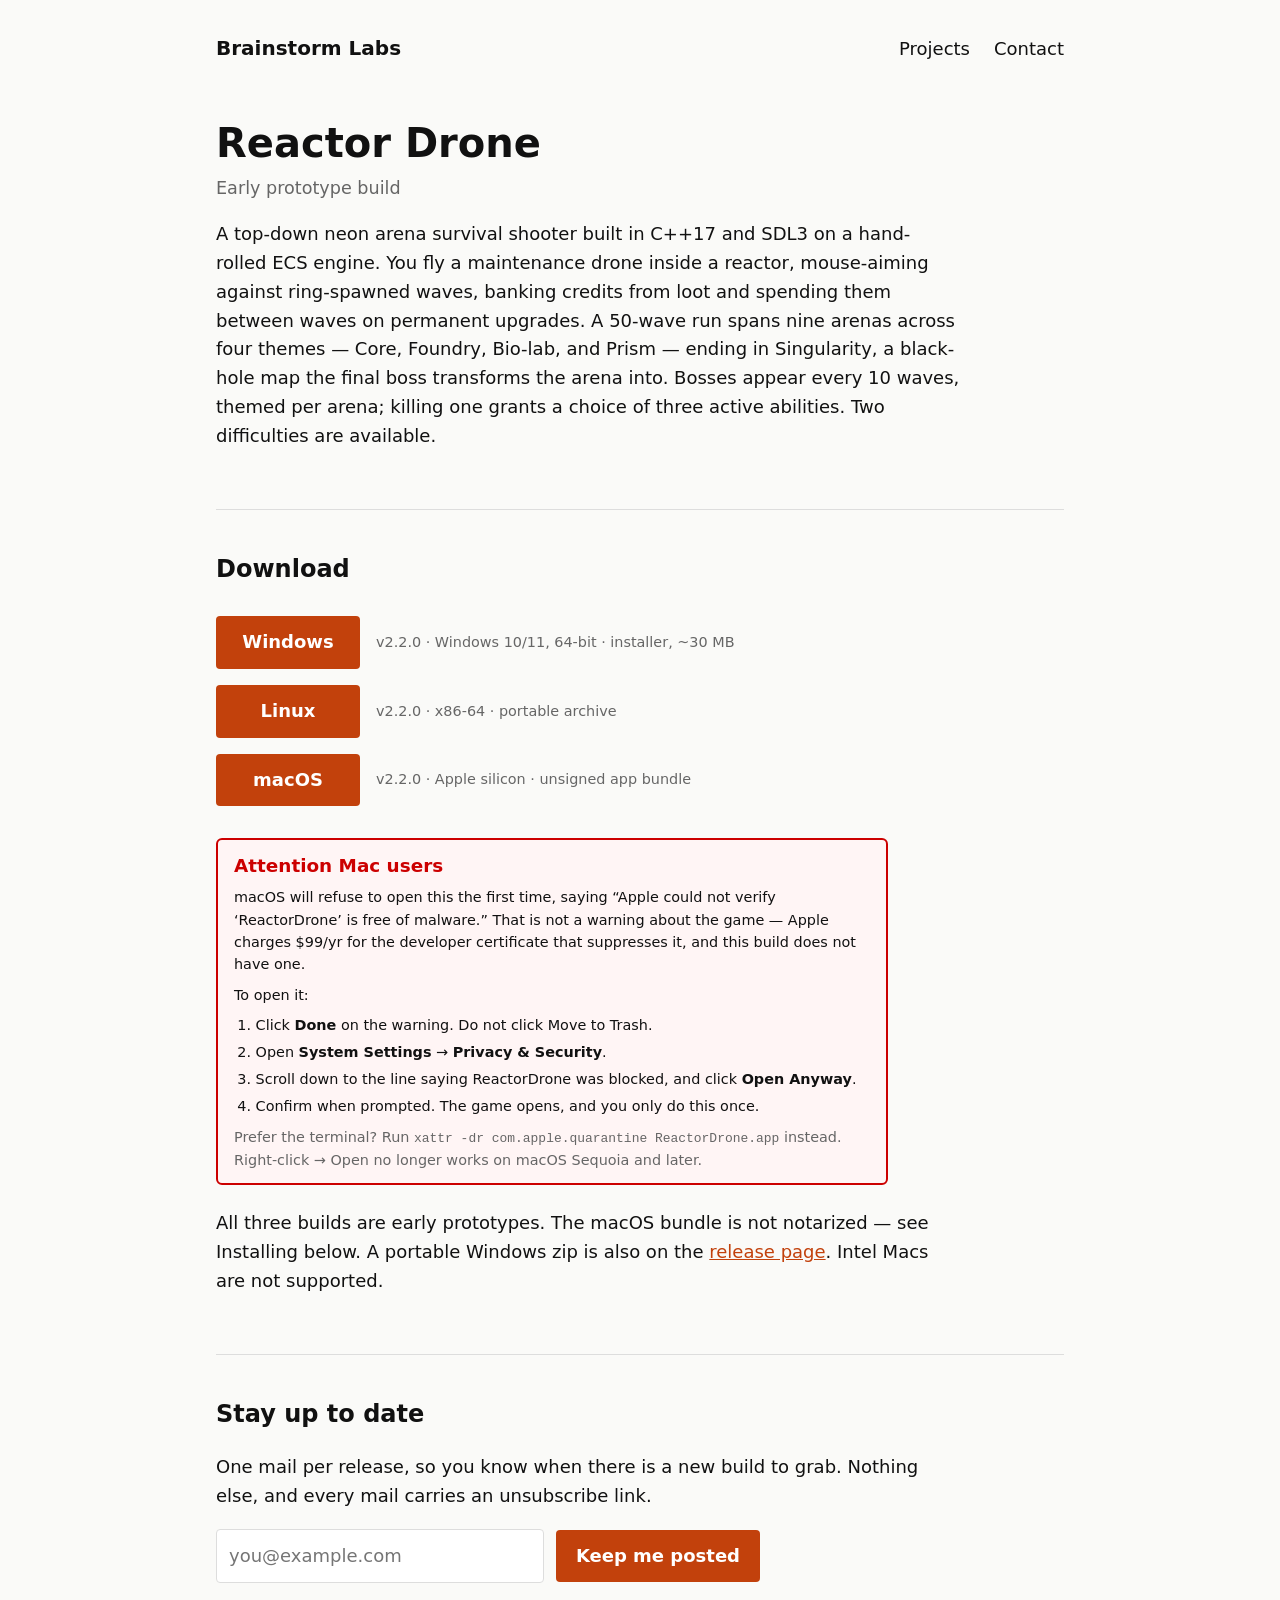
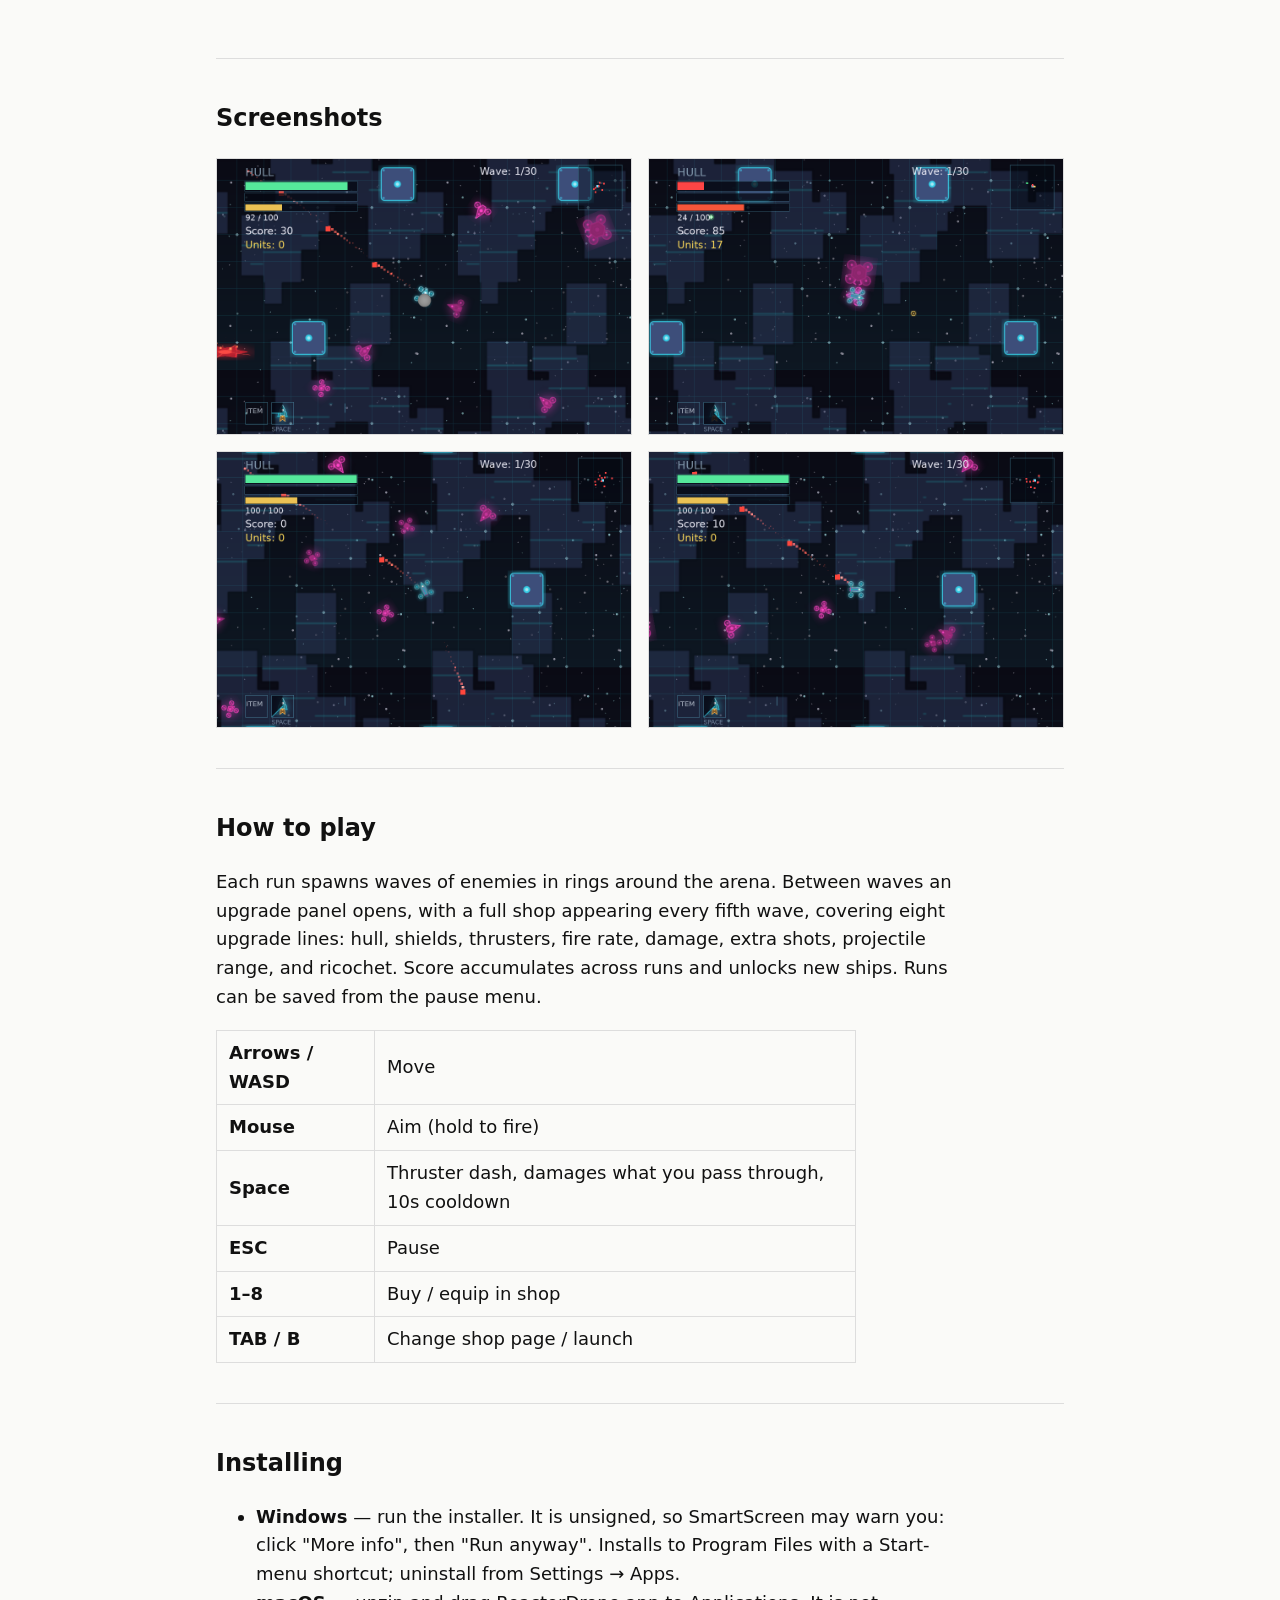
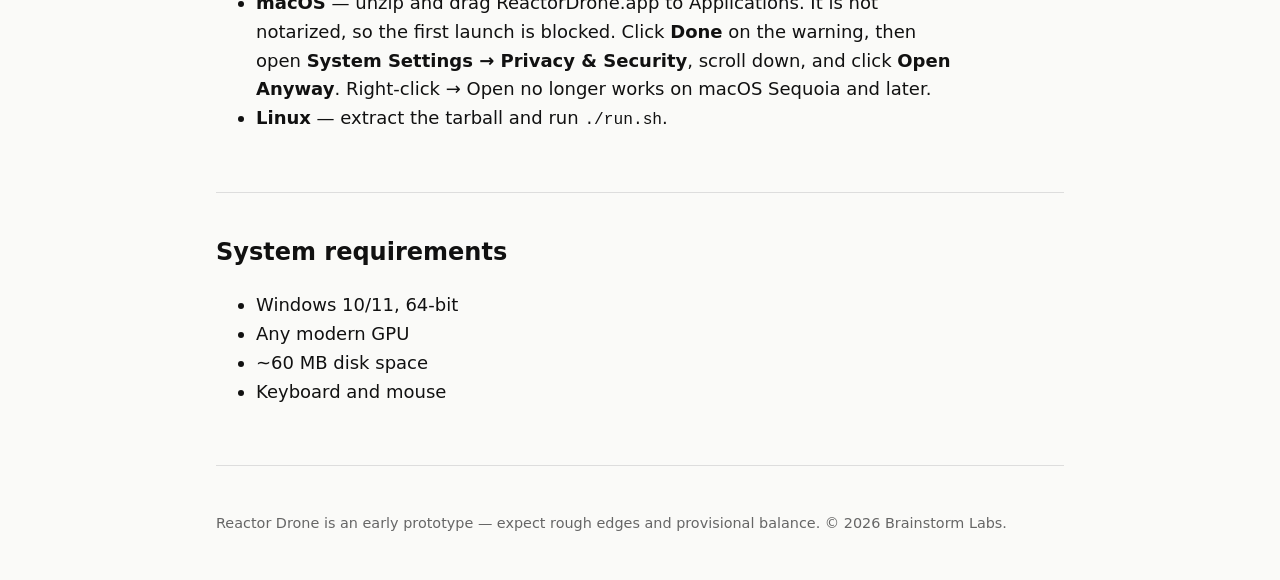
==== site/reactor-drone/index.html @ 58e78dfc "site: point Reactor Drone downloads at v2.2.0 Engine feature suite (inert by default), The Shroud an" ====
<!doctype html>
<html lang="en">
<head>
<meta charset="utf-8">
<meta name="viewport" content="width=device-width, initial-scale=1">
<title>Reactor Drone — Brainstorm Labs</title>
<meta name="description" content="Reactor Drone: a top-down neon arena survival shooter in C++17/SDL3. Early prototype build.">
<link rel="stylesheet" href="../style.css?v=3">
</head>
<body>

<div class="wrap wrap-narrow">
  <header class="site-header">
    <a class="wordmark" href="/">Brainstorm Labs</a>
    <nav class="site-nav">
      <ul>
        <li><a href="/#projects">Projects</a></li>
        <li><a href="/#contact">Contact</a></li>
      </ul>
    </nav>
  </header>

  <section id="hero">
    <h1>Reactor Drone</h1>
    <p class="subtitle">Early prototype build</p>
    <p class="prose">A top-down neon arena survival shooter built in C++17 and SDL3 on a hand-rolled ECS engine. You fly a maintenance drone inside a reactor, mouse-aiming against ring-spawned waves, banking credits from loot and spending them between waves on permanent upgrades. A 50-wave run spans nine arenas across four themes — Core, Foundry, Bio-lab, and Prism — ending in Singularity, a black-hole map the final boss transforms the arena into. Bosses appear every 10 waves, themed per arena; killing one grants a choice of three active abilities. Two difficulties are available.</p>
  </section>

  <section id="download">
    <h2>Download</h2>
    <ul class="download-list">
      <li>
        <a class="button" href="https://github.com/conradmisz/reactor-drone/releases/download/v2.2.0/ReactorDrone-Setup-2.2.0.exe">Windows</a>
        <span class="download-meta">v2.2.0 &middot; Windows 10/11, 64-bit &middot; installer, ~30 MB</span>
      </li>
      <li>
        <a class="button" href="https://github.com/conradmisz/reactor-drone/releases/download/v2.2.0/ReactorDrone-linux-x86_64.tar.gz">Linux</a>
        <span class="download-meta">v2.2.0 &middot; x86-64 &middot; portable archive</span>
      </li>
      <li>
        <a class="button" href="https://github.com/conradmisz/reactor-drone/releases/download/v2.2.0/ReactorDrone-mac-arm64.zip">macOS</a>
        <span class="download-meta">v2.2.0 &middot; Apple silicon &middot; unsigned app bundle</span>
      </li>
    </ul>
    <div class="download-note">
      <strong class="download-note-title">Attention Mac users</strong>
      <p>macOS will refuse to open this the first time, saying &ldquo;Apple could not verify
        &lsquo;ReactorDrone&rsquo; is free of malware.&rdquo; That is not a warning about the game
        &mdash; Apple charges $99/yr for the developer certificate that suppresses it, and this
        build does not have one.</p>
      <p>To open it:</p>
      <ol>
        <li>Click <strong>Done</strong> on the warning. Do not click Move to Trash.</li>
        <li>Open <strong>System Settings</strong> &rarr; <strong>Privacy &amp; Security</strong>.</li>
        <li>Scroll down to the line saying ReactorDrone was blocked, and click
          <strong>Open Anyway</strong>.</li>
        <li>Confirm when prompted. The game opens, and you only do this once.</li>
      </ol>
      <p class="download-note-alt">Prefer the terminal? Run
        <code>xattr -dr com.apple.quarantine ReactorDrone.app</code> instead.
        Right-click &rarr; Open no longer works on macOS Sequoia and later.</p>
    </div>
    <p class="prose">All three builds are early prototypes. The macOS bundle is not notarized &mdash; see Installing below. A portable Windows zip is also on the <a href="https://github.com/conradmisz/reactor-drone/releases/tag/v2.2.0">release page</a>. Intel Macs are not supported.</p>
  </section>

  <section id="mailing-list">
    <h2>Stay up to date</h2>
    <p class="prose">One mail per release, so you know when there is a new build to grab. Nothing else, and every mail carries an unsubscribe link.</p>
    <form class="signup" id="signup" novalidate>
      <label class="visually-hidden" for="signup-email">Email address</label>
      <input id="signup-email" name="email" type="email" required autocomplete="email"
             placeholder="you@example.com" spellcheck="false">
      <button class="button" type="submit">Keep me posted</button>
      <p class="signup-msg" id="signup-msg" role="status" aria-live="polite"></p>
    </form>
    <script>
      // No build step here on purpose: one fetch to the game's existing Worker.
      document.getElementById('signup').addEventListener('submit', async (e) => {
        e.preventDefault();
        const form = e.currentTarget;
        const msg = document.getElementById('signup-msg');
        const email = form.email.value.trim();
        if (!form.email.checkValidity() || !email) {
          msg.textContent = 'That does not look like an email address.';
          return;
        }
        form.querySelector('button').disabled = true;
        msg.textContent = 'Sending…';
        try {
          const r = await fetch('https://reactor-drone-api.conradmiszczak.workers.dev/subscribe', {
            method: 'POST',
            headers: { 'content-type': 'application/json' },
            body: JSON.stringify({ email, source: 'web' })
          });
          if (!r.ok) throw new Error(r.status);
          form.reset();
          msg.textContent = 'Done — you are on the list.';
        } catch {
          msg.textContent = 'That did not go through. Try again in a moment.';
        } finally {
          form.querySelector('button').disabled = false;
        }
      });
    </script>
  </section>

  <section id="screenshots">
    <h2>Screenshots</h2>
    <div class="shot-grid">
      <img src="../img/shot-1.png" alt="The drone firing into an early wave of enemy drones in the Core arena">
      <img src="../img/shot-2.png" alt="A close dogfight at 24% hull in the Core arena">
      <img src="../img/shot-3.png" alt="Enemy drones converging across the Core arena grid">
      <img src="../img/shot-4.png" alt="A different wave layout with tracer fire crossing the arena">
    </div>
  </section>

  <section id="how-to-play">
    <h2>How to play</h2>
    <p class="prose">Each run spawns waves of enemies in rings around the arena. Between waves an upgrade panel opens, with a full shop appearing every fifth wave, covering eight upgrade lines: hull, shields, thrusters, fire rate, damage, extra shots, projectile range, and ricochet. Score accumulates across runs and unlocks new ships. Runs can be saved from the pause menu.</p>
    <table class="controls">
      <tbody>
        <tr><th scope="row">Arrows / WASD</th><td>Move</td></tr>
        <tr><th scope="row">Mouse</th><td>Aim (hold to fire)</td></tr>
        <tr><th scope="row">Space</th><td>Thruster dash, damages what you pass through, 10s cooldown</td></tr>
        <tr><th scope="row">ESC</th><td>Pause</td></tr>
        <tr><th scope="row">1&ndash;8</th><td>Buy / equip in shop</td></tr>
        <tr><th scope="row">TAB / B</th><td>Change shop page / launch</td></tr>
      </tbody>
    </table>
  </section>

  <section id="installing">
    <h2>Installing</h2>
    <ul class="prose">
      <li><strong>Windows</strong> &mdash; run the installer. It is unsigned, so SmartScreen may warn you: click "More info", then "Run anyway". Installs to Program Files with a Start-menu shortcut; uninstall from Settings &rarr; Apps.</li>
      <li><strong>macOS</strong> &mdash; unzip and drag ReactorDrone.app to Applications. It is not notarized, so the first launch is blocked. Click <strong>Done</strong> on the warning, then open <strong>System Settings &rarr; Privacy &amp; Security</strong>, scroll down, and click <strong>Open Anyway</strong>. Right-click &rarr; Open no longer works on macOS Sequoia and later.</li>
      <li><strong>Linux</strong> &mdash; extract the tarball and run <code>./run.sh</code>.</li>
    </ul>
  </section>

  <section id="requirements">
    <h2>System requirements</h2>
    <ul class="prose">
      <li>Windows 10/11, 64-bit</li>
      <li>Any modern GPU</li>
      <li>~60 MB disk space</li>
      <li>Keyboard and mouse</li>
    </ul>
  </section>

  <footer class="site-footer">
    <p>Reactor Drone is an early prototype &mdash; expect rough edges and provisional balance. &copy; 2026 Brainstorm Labs.</p>
  </footer>
</div>

</body>
</html>
---- site/style.css ----
/* Brainstorm Labs — shared stylesheet */

:root {
  --bg: #fafaf8;
  --text: #111;
  --accent: #c2410c;
  --border: #ddd;
  --muted: #666;
  --warn: #c00;
  --warn-bg: #fff5f5;
}

* {
  box-sizing: border-box;
}

html {
  -webkit-text-size-adjust: 100%;
}

body {
  margin: 0;
  background: var(--bg);
  color: var(--text);
  font-family: system-ui, -apple-system, "Segoe UI", Roboto, Helvetica, Arial, sans-serif;
  font-size: 18px;
  line-height: 1.6;
}

a {
  color: var(--accent);
}

a:hover {
  text-decoration: none;
}

:focus-visible {
  outline: 2px solid var(--accent);
  outline-offset: 2px;
}

img {
  max-width: 100%;
  display: block;
  border: 1px solid var(--border);
}

.wrap {
  max-width: 72rem;
  margin: 0 auto;
  padding: 0 1.5rem;
}

.wrap-narrow {
  max-width: 56rem;
}

.prose {
  max-width: 65ch;
}

/* Banner strip */

.banner {
  display: block;
  background: var(--accent);
  color: #fff;
  text-align: center;
  padding: 0.6rem 1rem;
  font-size: 0.95rem;
  text-decoration: none;
}

.banner:hover {
  text-decoration: underline;
}

/* Header */

header.site-header {
  padding: 2rem 0 1rem;
  display: flex;
  align-items: baseline;
  justify-content: space-between;
  gap: 1rem;
  flex-wrap: wrap;
}

.wordmark {
  font-size: 1.25rem;
  font-weight: 700;
  text-decoration: none;
  color: var(--text);
}

nav.site-nav ul {
  list-style: none;
  display: flex;
  gap: 1.5rem;
  margin: 0;
  padding: 0;
}

nav.site-nav a {
  text-decoration: none;
  color: var(--text);
}

nav.site-nav a:hover {
  color: var(--accent);
}

/* Sections */

section {
  padding: 2.5rem 0;
  border-top: 1px solid var(--border);
}

section:first-of-type {
  border-top: none;
}

h1 {
  font-size: 2.5rem;
  line-height: 1.15;
  margin: 0 0 0.5rem;
}

h2 {
  font-size: 1.5rem;
  margin: 0 0 1.25rem;
}

.subtitle {
  color: var(--muted);
  font-size: 1.1rem;
  margin: 0 0 1rem;
}

/* Project grid */

.card-grid {
  display: grid;
  grid-template-columns: repeat(auto-fit, minmax(280px, 420px));
  gap: 1.5rem;
}

.card {
  display: block;
  border: 1px solid var(--border);
  border-radius: 4px;
  text-decoration: none;
  color: var(--text);
}

.card img {
  border: none;
  border-bottom: 1px solid var(--border);
  aspect-ratio: 16 / 9;
  width: 100%;
  object-fit: contain;
  background: #f0f0ee;
}

.card-body {
  padding: 1rem;
}

.card-body h3 {
  margin: 0 0 0.4rem;
  font-size: 1.1rem;
}

.card-body p {
  margin: 0;
  color: var(--muted);
  font-size: 0.95rem;
}

/* Contact list */

.contact-list {
  list-style: none;
  padding: 0;
  margin: 0;
}

.contact-list li {
  padding: 0.4rem 0;
}

/* Buttons */

.button {
  display: inline-block;
  background: var(--accent);
  color: #fff;
  text-decoration: none;
  padding: 0.75rem 1.25rem;
  border-radius: 4px;
  font-weight: 600;
}

.button:hover {
  opacity: 0.9;
}

.button[disabled],
span.button {
  background: transparent;
  color: var(--accent);
  border: 1px solid var(--accent);
  cursor: not-allowed;
}

.download-list {
  list-style: none;
  padding: 0;
  margin: 0 0 1.5rem;
}

.download-list li {
  display: flex;
  align-items: center;
  gap: 1rem;
  flex-wrap: wrap;
  padding: 0.5rem 0;
}

.download-list .button {
  min-width: 9rem;
  text-align: center;
}

.download-meta {
  color: var(--muted);
  font-size: 0.9rem;
}

code {
  font-size: 0.9em;
  word-break: break-word;
}

.download-note {
  max-width: 42rem;
  border: 2px solid var(--warn);
  border-radius: 6px;
  background: var(--warn-bg);
  padding: 0.75rem 1rem;
  margin: 0 0 1.5rem;
  font-size: 0.9rem;
  line-height: 1.55;
}

.download-note-title {
  display: block;
  color: var(--warn);
  font-size: 1.15rem;
  margin-bottom: 0.35rem;
}

.download-note p {
  margin: 0 0 0.5rem;
}

.download-note ol {
  margin: 0 0 0.5rem;
  padding-left: 1.35rem;
}

.download-note li {
  margin-bottom: 0.3rem;
}

.download-note > :last-child {
  margin-bottom: 0;
}

.download-note-alt {
  color: var(--muted);
}

/* Screenshot grid */

.shot-grid {
  display: grid;
  grid-template-columns: 1fr;
  gap: 1rem;
}

@media (min-width: 640px) {
  .shot-grid {
    grid-template-columns: 1fr 1fr;
  }
}

.shot-grid img {
  aspect-ratio: 3 / 2; /* matches the 980x660 captures — no HUD crop */
  width: 100%;
  object-fit: cover;
}

/* Controls table */

table.controls {
  border-collapse: collapse;
  width: 100%;
  max-width: 40rem;
}

table.controls th,
table.controls td {
  border: 1px solid var(--border);
  padding: 0.5rem 0.75rem;
  text-align: left;
}

/* Footer */

footer.site-footer {
  border-top: 1px solid var(--border);
  padding: 2rem 0;
  color: var(--muted);
  font-size: 0.9rem;
}

@media (max-width: 480px) {
  h1 {
    font-size: 2rem;
  }
}

.signup {
  display: flex;
  flex-wrap: wrap;
  gap: 0.75rem;
  align-items: center;
  max-width: 34rem;
}

.signup input {
  flex: 1 1 16rem;
  min-width: 0;
  padding: 0.75rem;
  border: 1px solid var(--border);
  border-radius: 4px;
  background: #fff;
  color: var(--text);
  font: inherit;
}

.signup input:focus-visible,
.signup button:focus-visible {
  outline: 2px solid var(--accent);
  outline-offset: 2px;
}

.signup button {
  border: 0;
  cursor: pointer;
  font: inherit;
  font-weight: 600;
}

/* Overrides the shared .button[disabled] "unavailable" look — a signup button
   mid-request is busy, not disabled forever. */
.signup button[disabled] {
  background: var(--accent);
  color: #fff;
  border: 0;
  opacity: 0.6;
  cursor: progress;
}

.signup-msg {
  flex: 1 0 100%;
  margin: 0;
  min-height: 1.6em;
  color: var(--muted);
  font-size: 0.9rem;
}

/* Label kept for screen readers; the placeholder carries the visual cue. */
.visually-hidden {
  position: absolute;
  width: 1px;
  height: 1px;
  overflow: hidden;
  clip-path: inset(50%);
  white-space: nowrap;
}
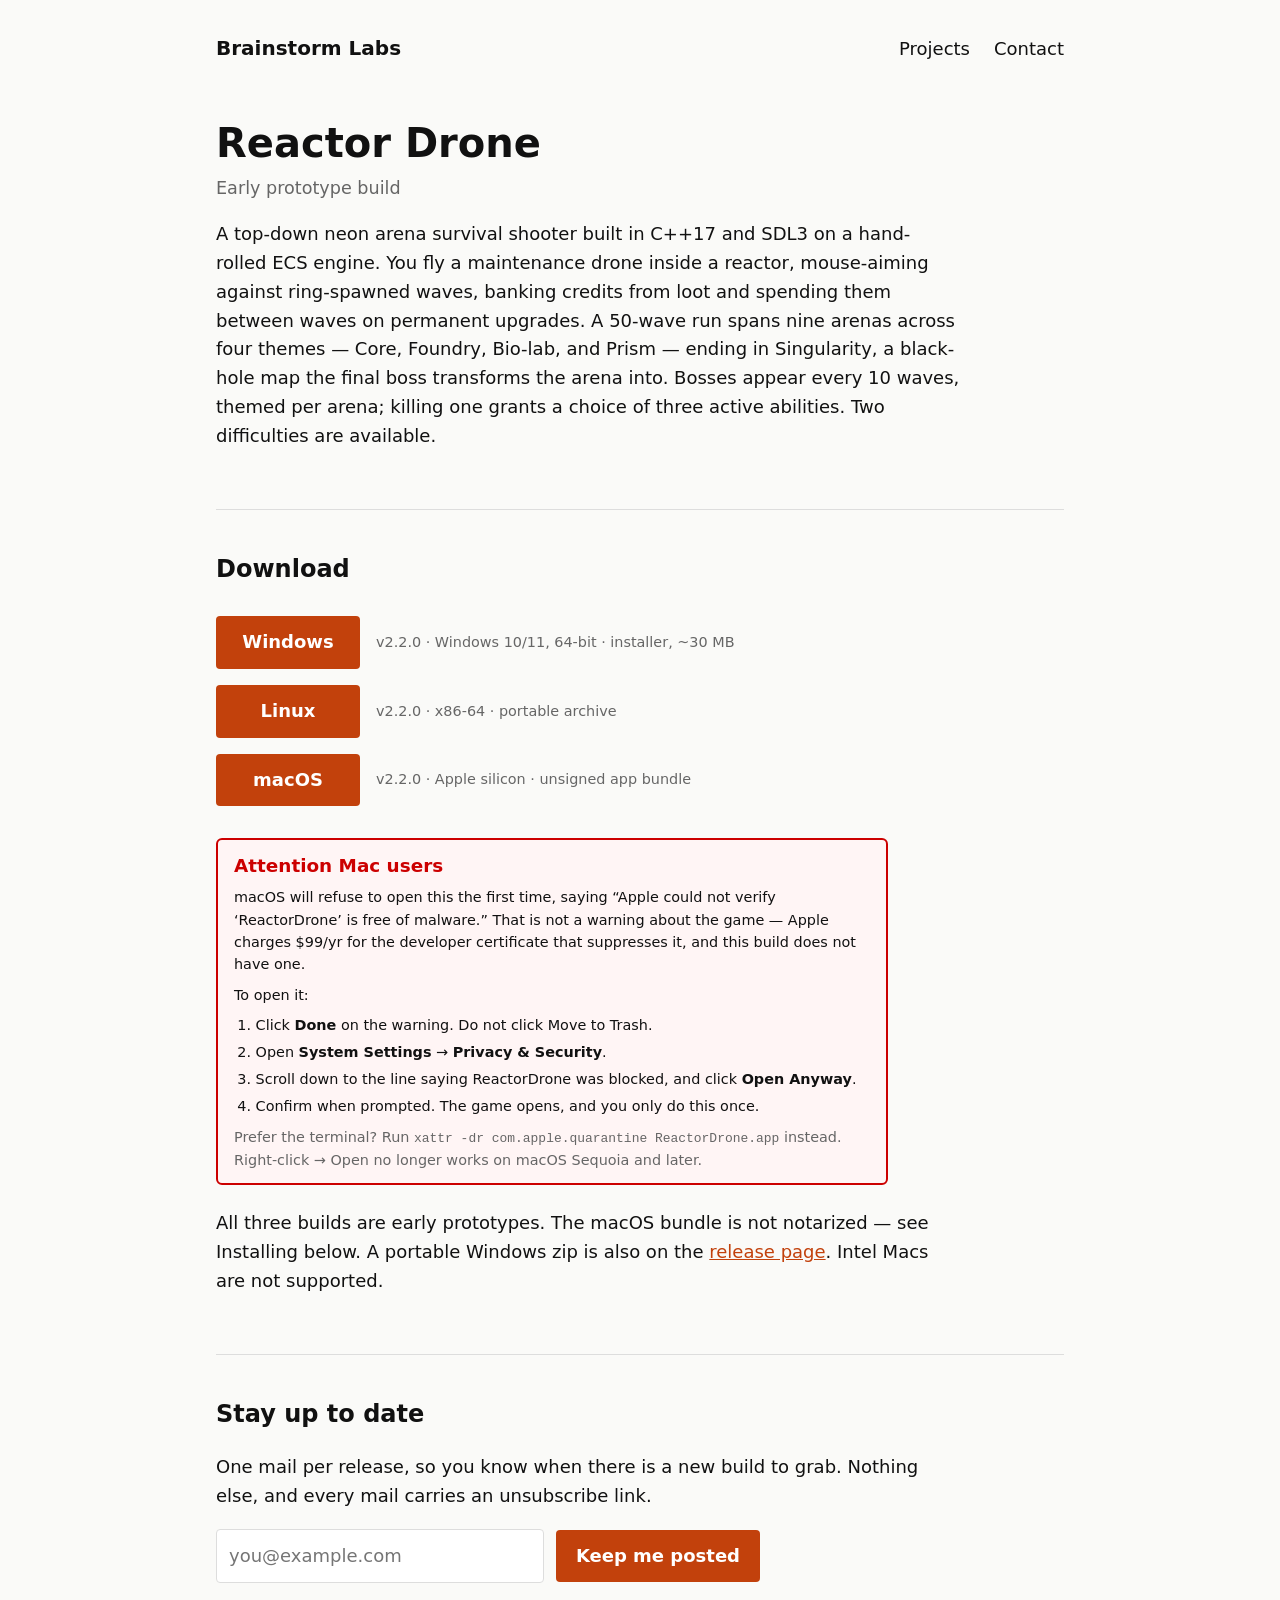
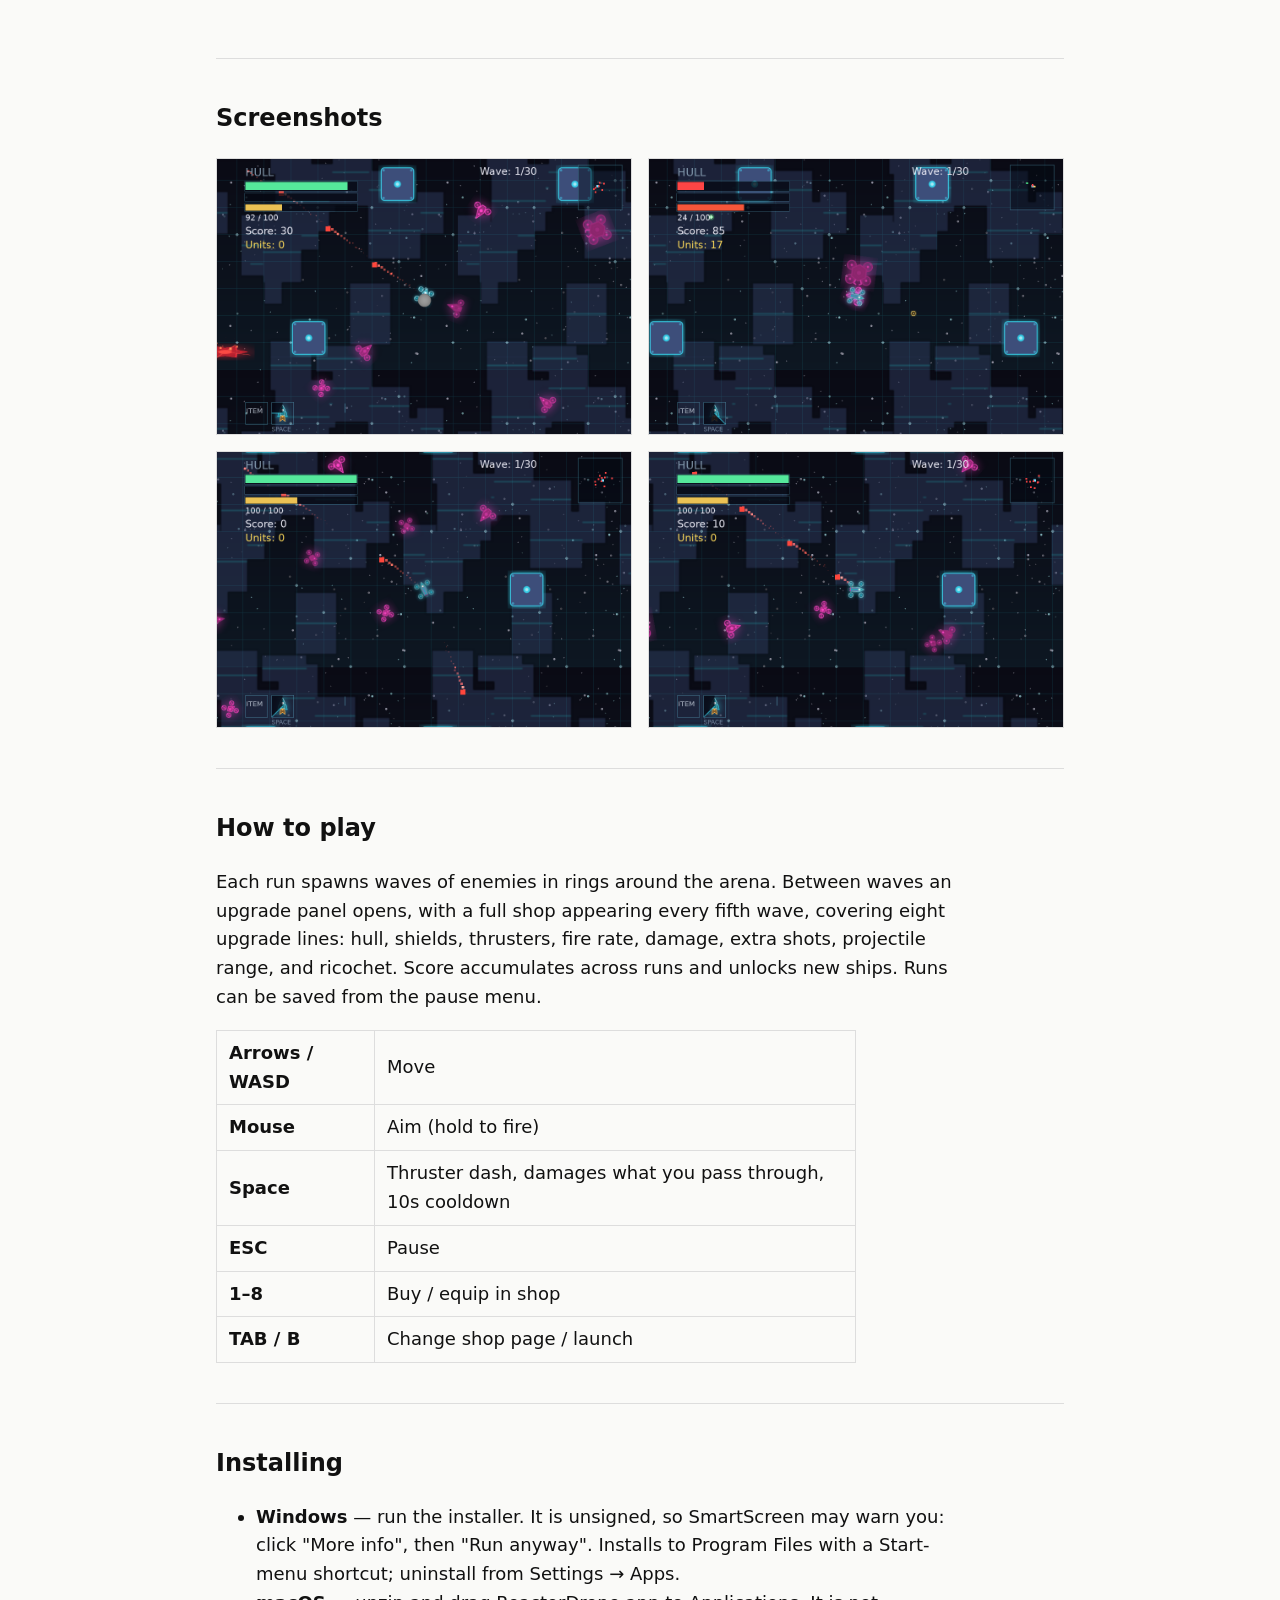
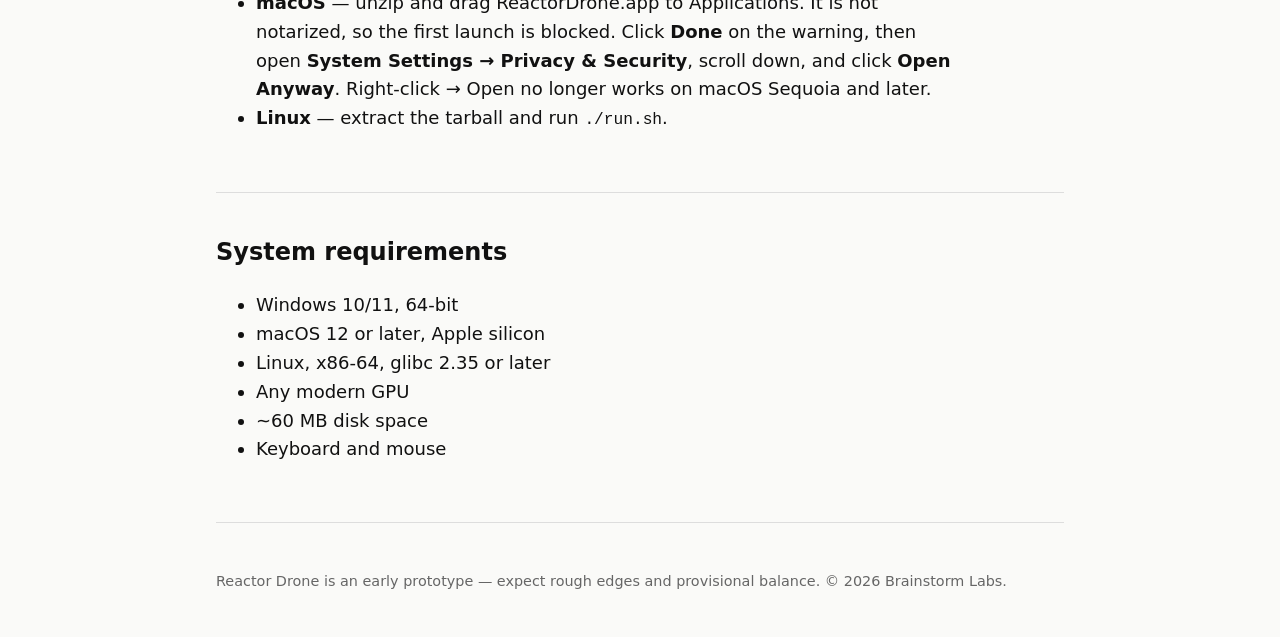
==== commit c6733fe4: "Fill in homepage intro, contact links, project cards; add mac/linux system requirements Co-Authored-" ====
--- a/site/reactor-drone/index.html
+++ b/site/reactor-drone/index.html
@@ -5,7 +5,7 @@
 <meta name="viewport" content="width=device-width, initial-scale=1">
 <title>Reactor Drone — Brainstorm Labs</title>
 <meta name="description" content="Reactor Drone: a top-down neon arena survival shooter in C++17/SDL3. Early prototype build.">
-<link rel="stylesheet" href="../style.css?v=3">
+<link rel="stylesheet" href="../style.css?v=4">
 </head>
 <body>
 
@@ -142,6 +142,8 @@
     <h2>System requirements</h2>
     <ul class="prose">
       <li>Windows 10/11, 64-bit</li>
+      <li>macOS 12 or later, Apple silicon</li>
+      <li>Linux, x86-64, glibc 2.35 or later</li>
       <li>Any modern GPU</li>
       <li>~60 MB disk space</li>
       <li>Keyboard and mouse</li>
--- a/site/style.css
+++ b/site/style.css
@@ -392,3 +392,9 @@
   clip-path: inset(50%);
   white-space: nowrap;
 }
+
+/* Placeholder card for a project with no page yet */
+.card-blank {
+  border-style: dashed;
+  color: var(--muted);
+}
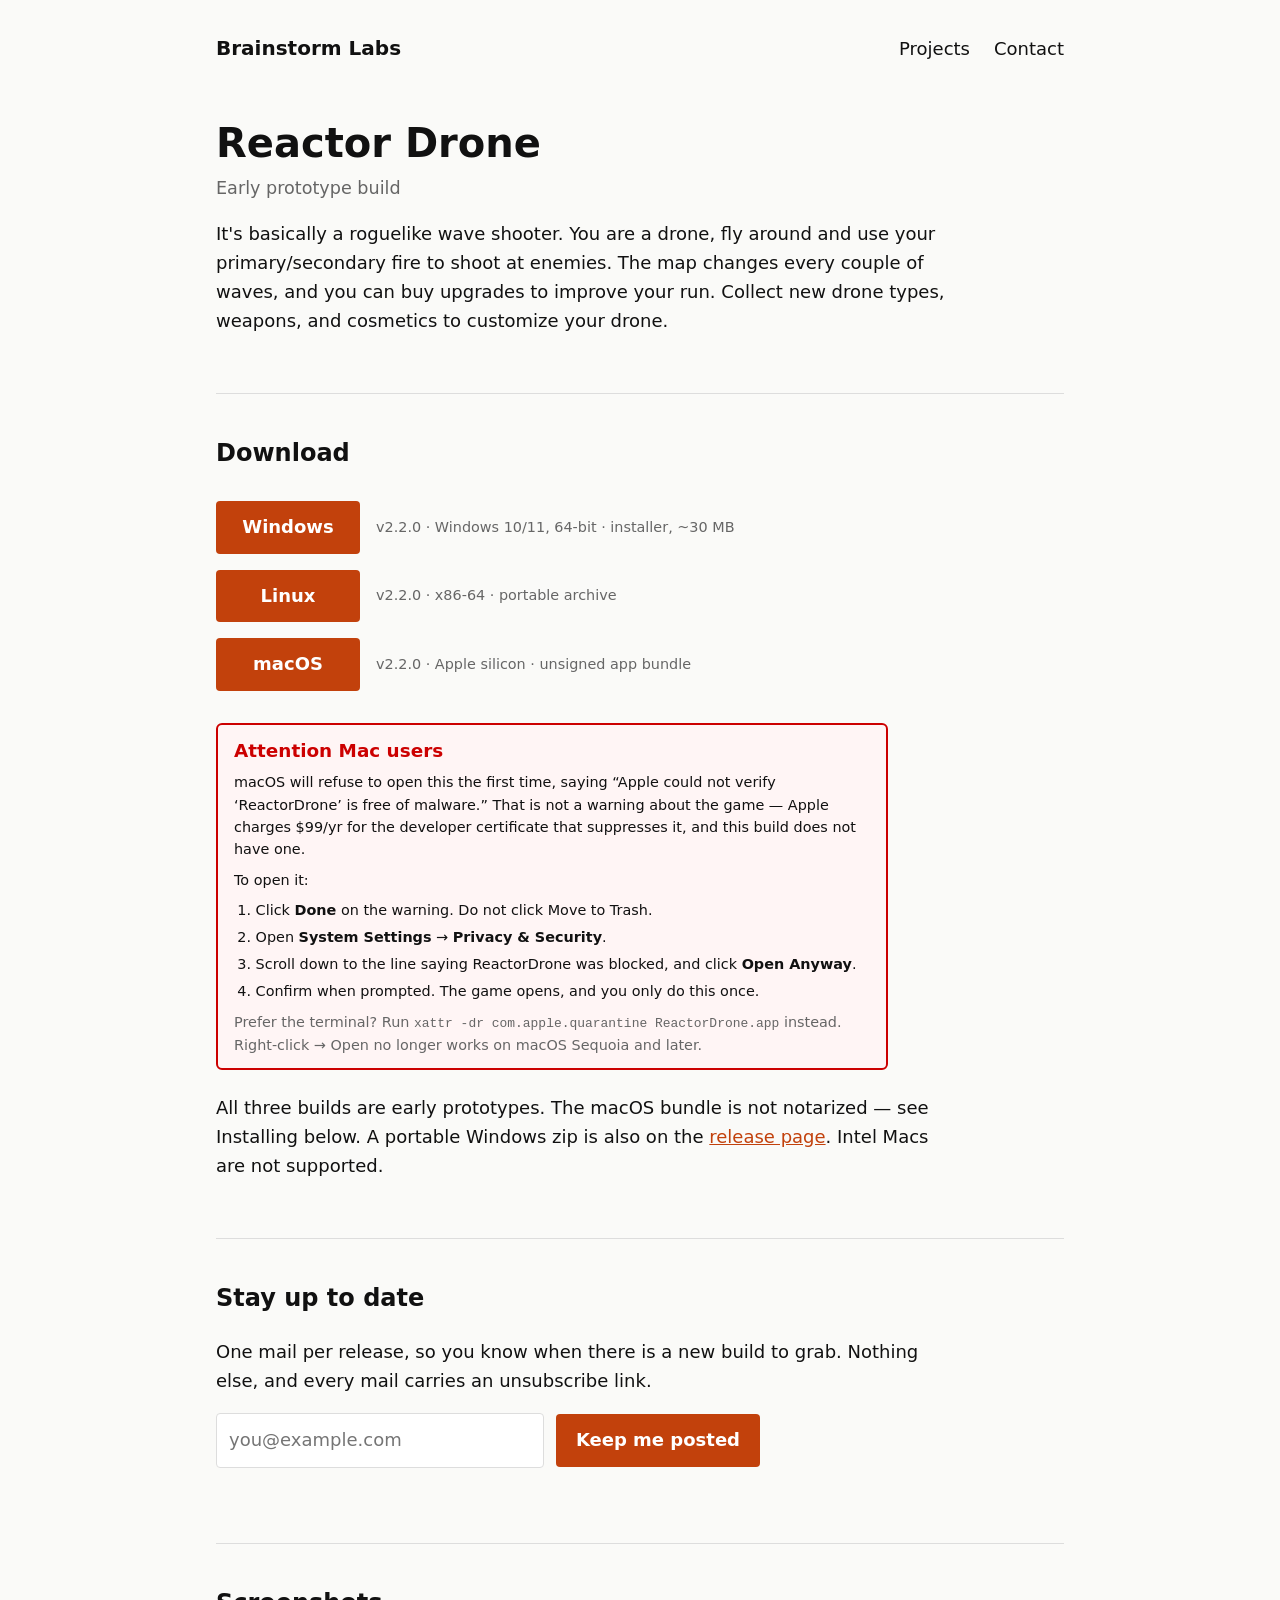
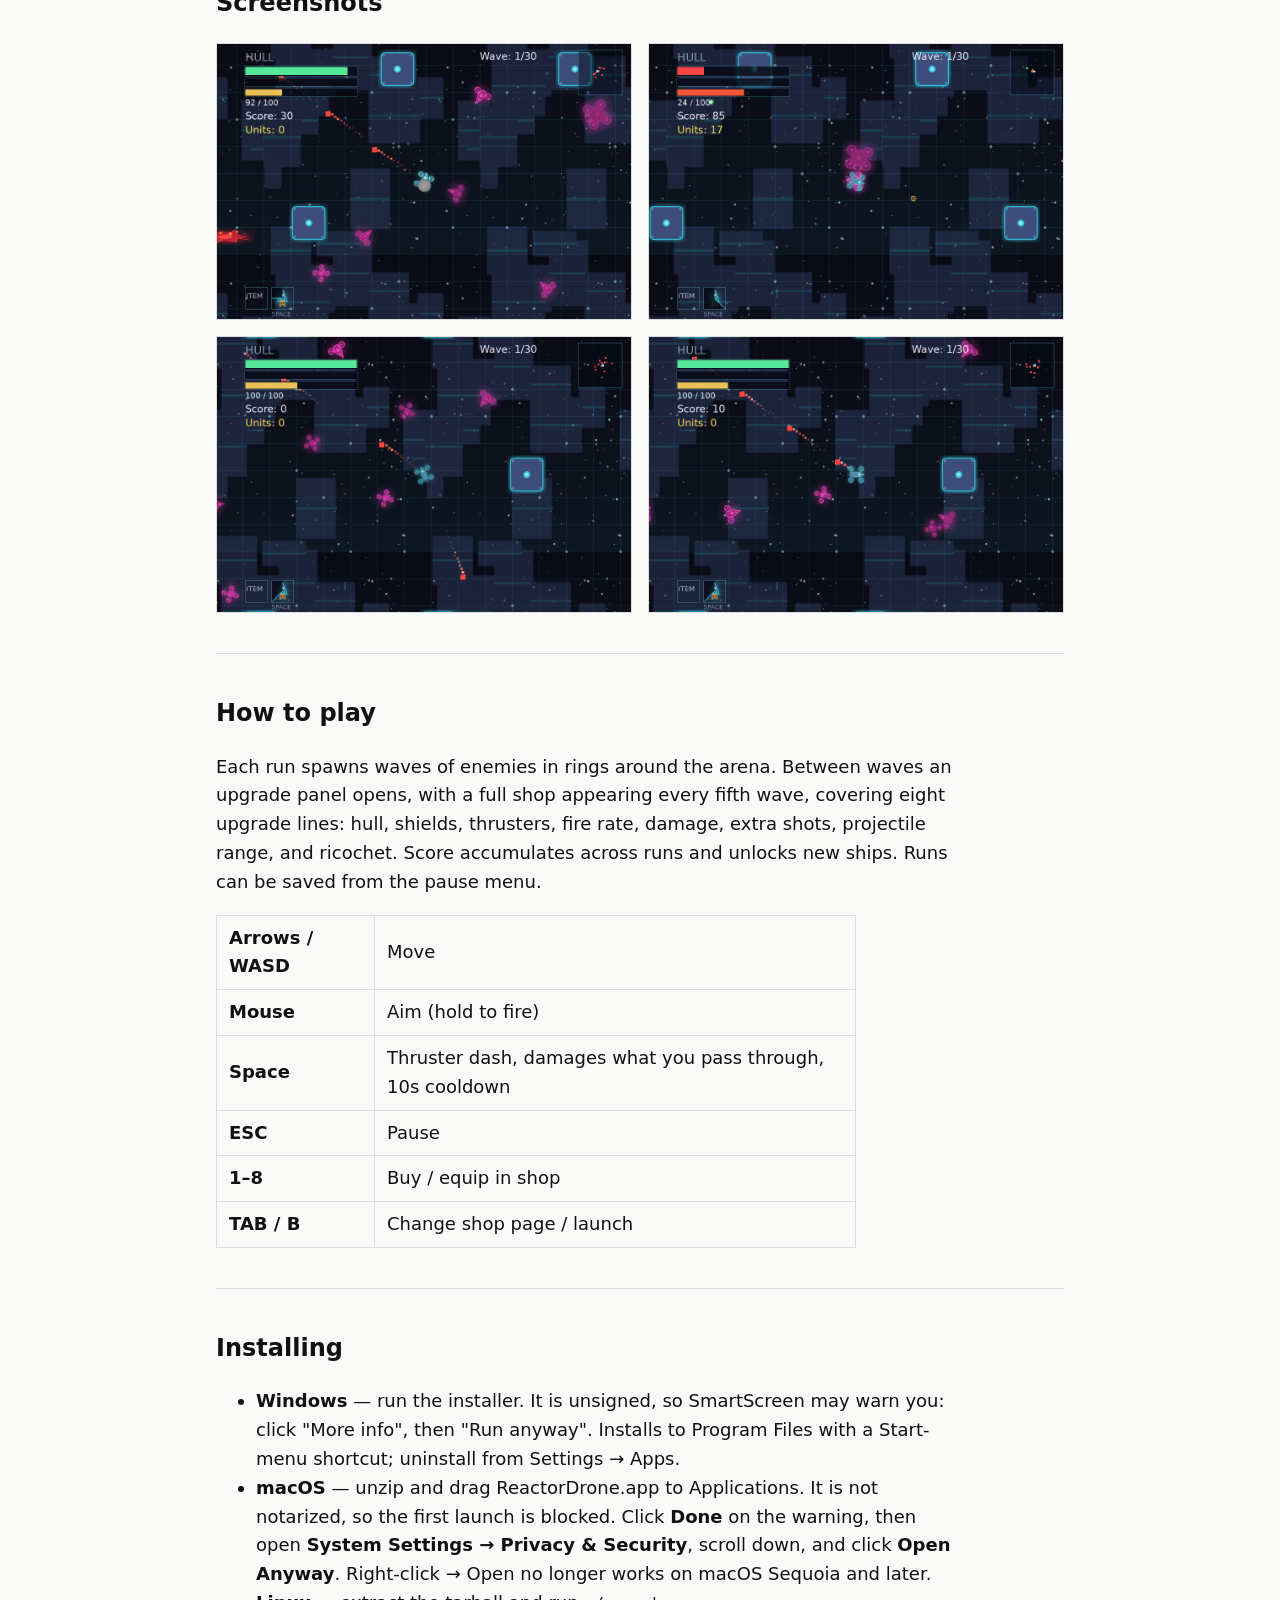
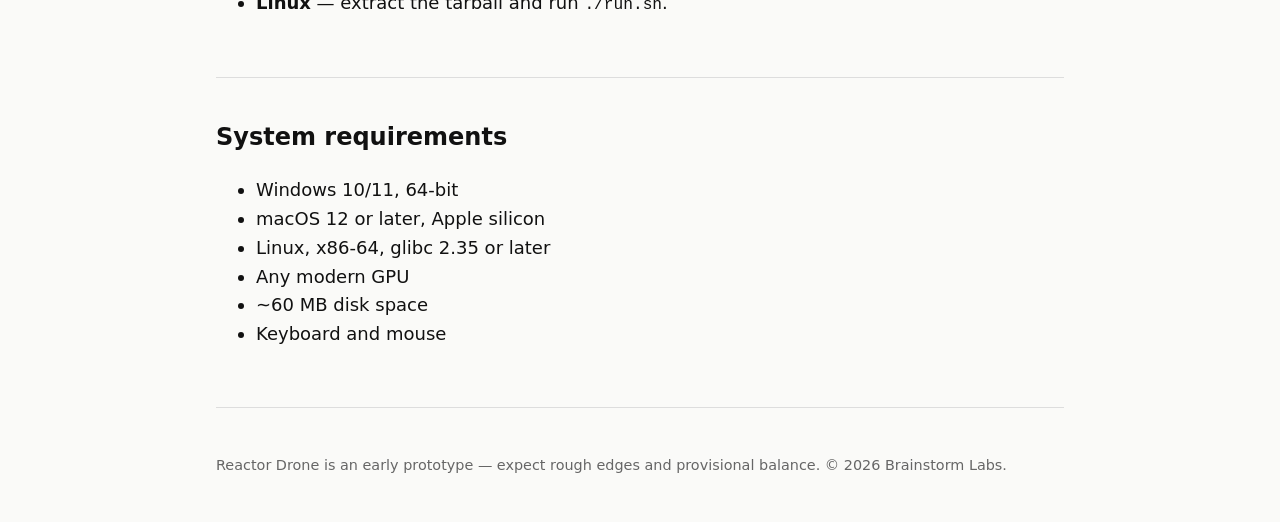
==== commit e1c1a1f7: "content: update site copy" ====
--- a/site/reactor-drone/index.html
+++ b/site/reactor-drone/index.html
@@ -23,7 +23,11 @@
   <section id="hero">
     <h1>Reactor Drone</h1>
     <p class="subtitle">Early prototype build</p>
-    <p class="prose">A top-down neon arena survival shooter built in C++17 and SDL3 on a hand-rolled ECS engine. You fly a maintenance drone inside a reactor, mouse-aiming against ring-spawned waves, banking credits from loot and spending them between waves on permanent upgrades. A 50-wave run spans nine arenas across four themes — Core, Foundry, Bio-lab, and Prism — ending in Singularity, a black-hole map the final boss transforms the arena into. Bosses appear every 10 waves, themed per arena; killing one grants a choice of three active abilities. Two difficulties are available.</p>
+    <div class="prose">
+      <!--edit:rd-description-->
+<p>It&#39;s basically a roguelike wave shooter. You are a drone, fly around and use your primary/secondary fire to shoot at enemies. The map changes every couple of waves, and you can buy upgrades to improve your run. Collect new drone types, weapons, and cosmetics to customize your drone.</p>
+<!--/edit:rd-description-->
+    </div>
   </section>
 
   <section id="download">
@@ -44,28 +48,40 @@
     </ul>
     <div class="download-note">
       <strong class="download-note-title">Attention Mac users</strong>
-      <p>macOS will refuse to open this the first time, saying &ldquo;Apple could not verify
-        &lsquo;ReactorDrone&rsquo; is free of malware.&rdquo; That is not a warning about the game
-        &mdash; Apple charges $99/yr for the developer certificate that suppresses it, and this
-        build does not have one.</p>
-      <p>To open it:</p>
-      <ol>
-        <li>Click <strong>Done</strong> on the warning. Do not click Move to Trash.</li>
-        <li>Open <strong>System Settings</strong> &rarr; <strong>Privacy &amp; Security</strong>.</li>
-        <li>Scroll down to the line saying ReactorDrone was blocked, and click
-          <strong>Open Anyway</strong>.</li>
-        <li>Confirm when prompted. The game opens, and you only do this once.</li>
-      </ol>
-      <p class="download-note-alt">Prefer the terminal? Run
-        <code>xattr -dr com.apple.quarantine ReactorDrone.app</code> instead.
-        Right-click &rarr; Open no longer works on macOS Sequoia and later.</p>
+      <!--edit:rd-mac-note-->
+<p>macOS will refuse to open this the first time, saying “Apple could not verify
+‘ReactorDrone’ is free of malware.” That is not a warning about the game — Apple
+charges $99/yr for the developer certificate that suppresses it, and this build
+does not have one.</p>
+<p>To open it:</p>
+<ol>
+<li>Click <strong>Done</strong> on the warning. Do not click Move to Trash.</li>
+<li>Open <strong>System Settings</strong> → <strong>Privacy &amp; Security</strong>.</li>
+<li>Scroll down to the line saying ReactorDrone was blocked, and click <strong>Open Anyway</strong>.</li>
+<li>Confirm when prompted. The game opens, and you only do this once.</li>
+</ol>
+<p>Prefer the terminal? Run <code>xattr -dr com.apple.quarantine ReactorDrone.app</code>
+instead. Right-click → Open no longer works on macOS Sequoia and later.</p>
+<!--/edit:rd-mac-note-->
     </div>
-    <p class="prose">All three builds are early prototypes. The macOS bundle is not notarized &mdash; see Installing below. A portable Windows zip is also on the <a href="https://github.com/conradmisz/reactor-drone/releases/tag/v2.2.0">release page</a>. Intel Macs are not supported.</p>
+    <div class="prose">
+      <!--edit:rd-download-footnote-->
+<p>All three builds are early prototypes. The macOS bundle is not notarized — see
+Installing below. A portable Windows zip is also on the
+<a href="https://github.com/conradmisz/reactor-drone/releases/tag/v2.2.0">release page</a>.
+Intel Macs are not supported.</p>
+<!--/edit:rd-download-footnote-->
+    </div>
   </section>
 
   <section id="mailing-list">
     <h2>Stay up to date</h2>
-    <p class="prose">One mail per release, so you know when there is a new build to grab. Nothing else, and every mail carries an unsubscribe link.</p>
+    <div class="prose">
+      <!--edit:rd-mailing-list-->
+<p>One mail per release, so you know when there is a new build to grab. Nothing
+else, and every mail carries an unsubscribe link.</p>
+<!--/edit:rd-mailing-list-->
+    </div>
     <form class="signup" id="signup" novalidate>
       <label class="visually-hidden" for="signup-email">Email address</label>
       <input id="signup-email" name="email" type="email" required autocomplete="email"
@@ -116,7 +132,15 @@
 
   <section id="how-to-play">
     <h2>How to play</h2>
-    <p class="prose">Each run spawns waves of enemies in rings around the arena. Between waves an upgrade panel opens, with a full shop appearing every fifth wave, covering eight upgrade lines: hull, shields, thrusters, fire rate, damage, extra shots, projectile range, and ricochet. Score accumulates across runs and unlocks new ships. Runs can be saved from the pause menu.</p>
+    <div class="prose">
+      <!--edit:rd-how-to-play-->
+<p>Each run spawns waves of enemies in rings around the arena. Between waves an
+upgrade panel opens, with a full shop appearing every fifth wave, covering eight
+upgrade lines: hull, shields, thrusters, fire rate, damage, extra shots,
+projectile range, and ricochet. Score accumulates across runs and unlocks new
+ships. Runs can be saved from the pause menu.</p>
+<!--/edit:rd-how-to-play-->
+    </div>
     <table class="controls">
       <tbody>
         <tr><th scope="row">Arrows / WASD</th><td>Move</td></tr>
@@ -131,23 +155,36 @@
 
   <section id="installing">
     <h2>Installing</h2>
-    <ul class="prose">
-      <li><strong>Windows</strong> &mdash; run the installer. It is unsigned, so SmartScreen may warn you: click "More info", then "Run anyway". Installs to Program Files with a Start-menu shortcut; uninstall from Settings &rarr; Apps.</li>
-      <li><strong>macOS</strong> &mdash; unzip and drag ReactorDrone.app to Applications. It is not notarized, so the first launch is blocked. Click <strong>Done</strong> on the warning, then open <strong>System Settings &rarr; Privacy &amp; Security</strong>, scroll down, and click <strong>Open Anyway</strong>. Right-click &rarr; Open no longer works on macOS Sequoia and later.</li>
-      <li><strong>Linux</strong> &mdash; extract the tarball and run <code>./run.sh</code>.</li>
-    </ul>
+    <div class="prose">
+      <!--edit:rd-installing-->
+<ul>
+<li><strong>Windows</strong> — run the installer. It is unsigned, so SmartScreen may warn you:
+click &quot;More info&quot;, then &quot;Run anyway&quot;. Installs to Program Files with a
+Start-menu shortcut; uninstall from Settings → Apps.</li>
+<li><strong>macOS</strong> — unzip and drag ReactorDrone.app to Applications. It is not
+notarized, so the first launch is blocked. Click <strong>Done</strong> on the warning, then
+open <strong>System Settings → Privacy &amp; Security</strong>, scroll down, and click
+<strong>Open Anyway</strong>. Right-click → Open no longer works on macOS Sequoia and later.</li>
+<li><strong>Linux</strong> — extract the tarball and run <code>./run.sh</code>.</li>
+</ul>
+<!--/edit:rd-installing-->
+    </div>
   </section>
 
   <section id="requirements">
     <h2>System requirements</h2>
-    <ul class="prose">
-      <li>Windows 10/11, 64-bit</li>
-      <li>macOS 12 or later, Apple silicon</li>
-      <li>Linux, x86-64, glibc 2.35 or later</li>
-      <li>Any modern GPU</li>
-      <li>~60 MB disk space</li>
-      <li>Keyboard and mouse</li>
-    </ul>
+    <div class="prose">
+      <!--edit:rd-requirements-->
+<ul>
+<li>Windows 10/11, 64-bit</li>
+<li>macOS 12 or later, Apple silicon</li>
+<li>Linux, x86-64, glibc 2.35 or later</li>
+<li>Any modern GPU</li>
+<li>~60 MB disk space</li>
+<li>Keyboard and mouse</li>
+</ul>
+<!--/edit:rd-requirements-->
+    </div>
   </section>
 
   <footer class="site-footer">
--- a/site/style.css
+++ b/site/style.css
@@ -181,7 +181,7 @@
 
 /* Contact list */
 
-.contact-list {
+.contact-list ul {
   list-style: none;
   padding: 0;
   margin: 0;
@@ -279,7 +279,7 @@
   margin-bottom: 0;
 }
 
-.download-note-alt {
+.download-note > p:last-of-type {
   color: var(--muted);
 }
 
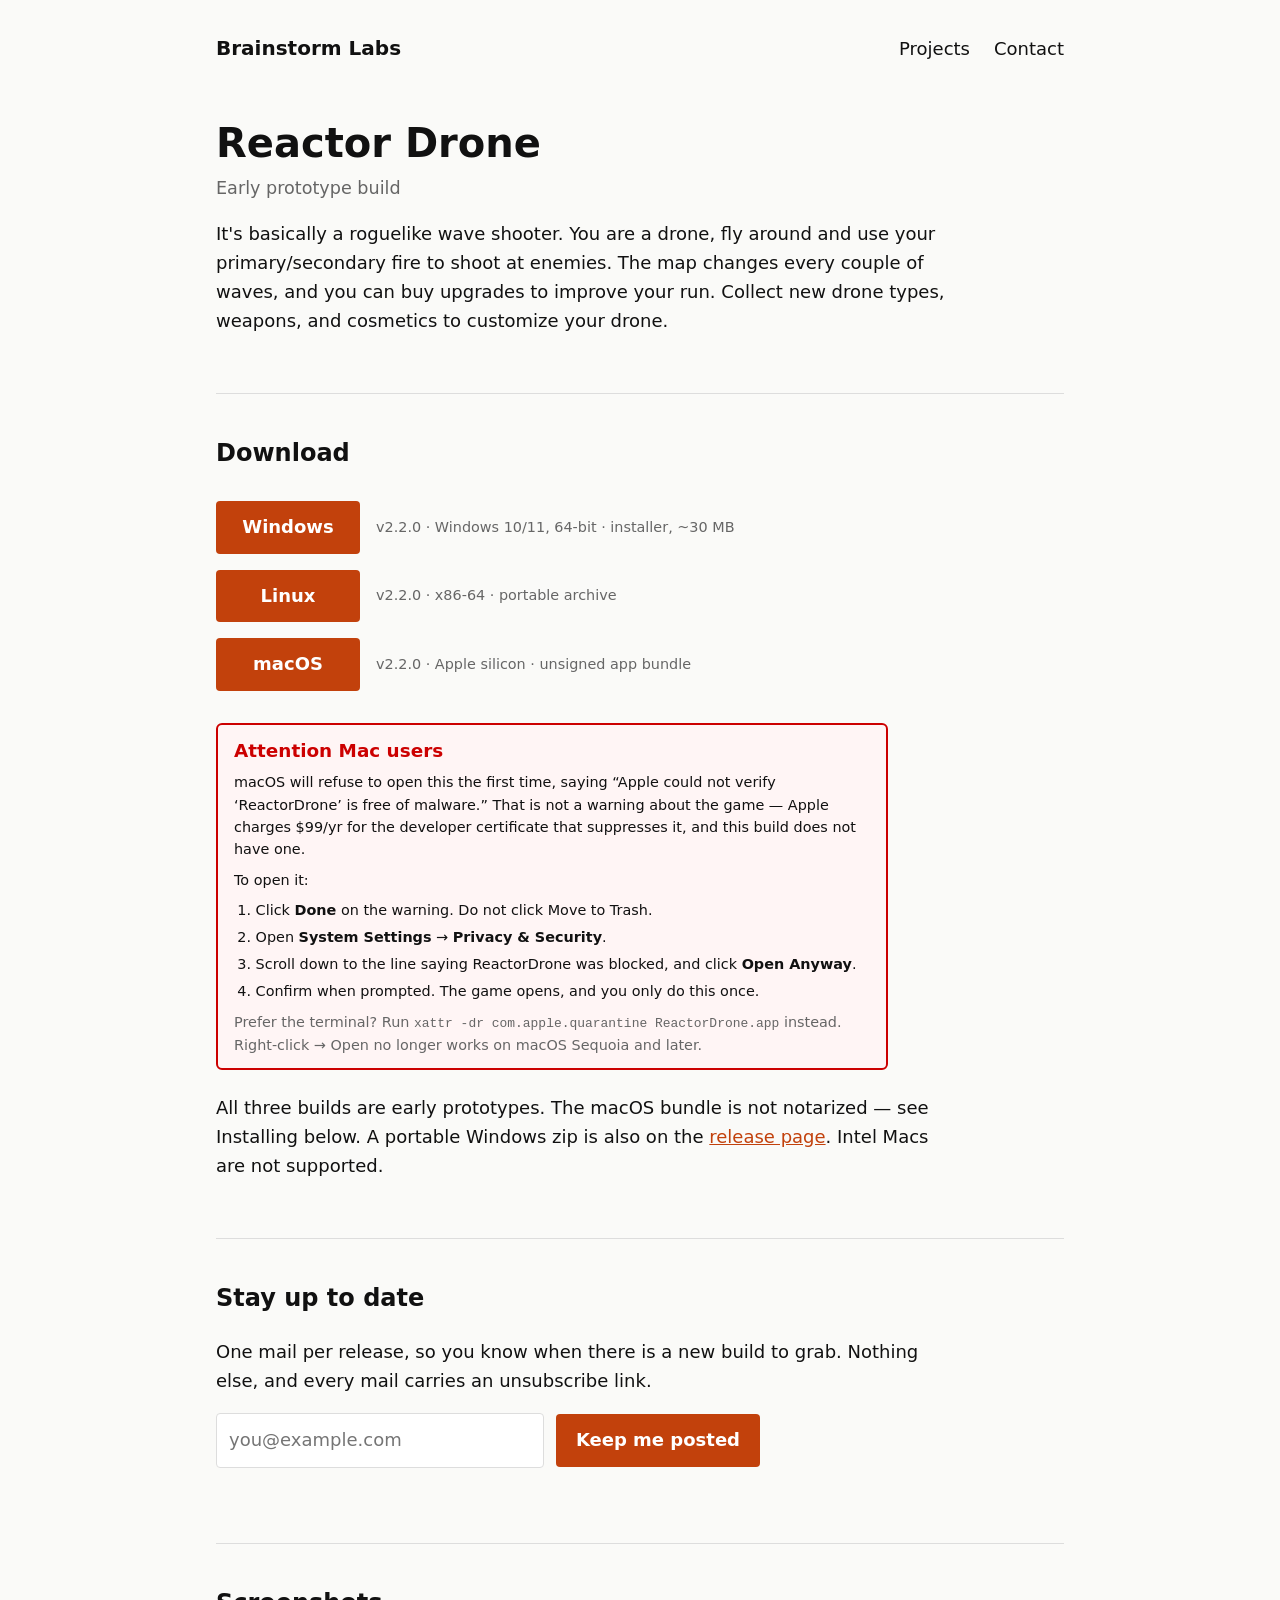
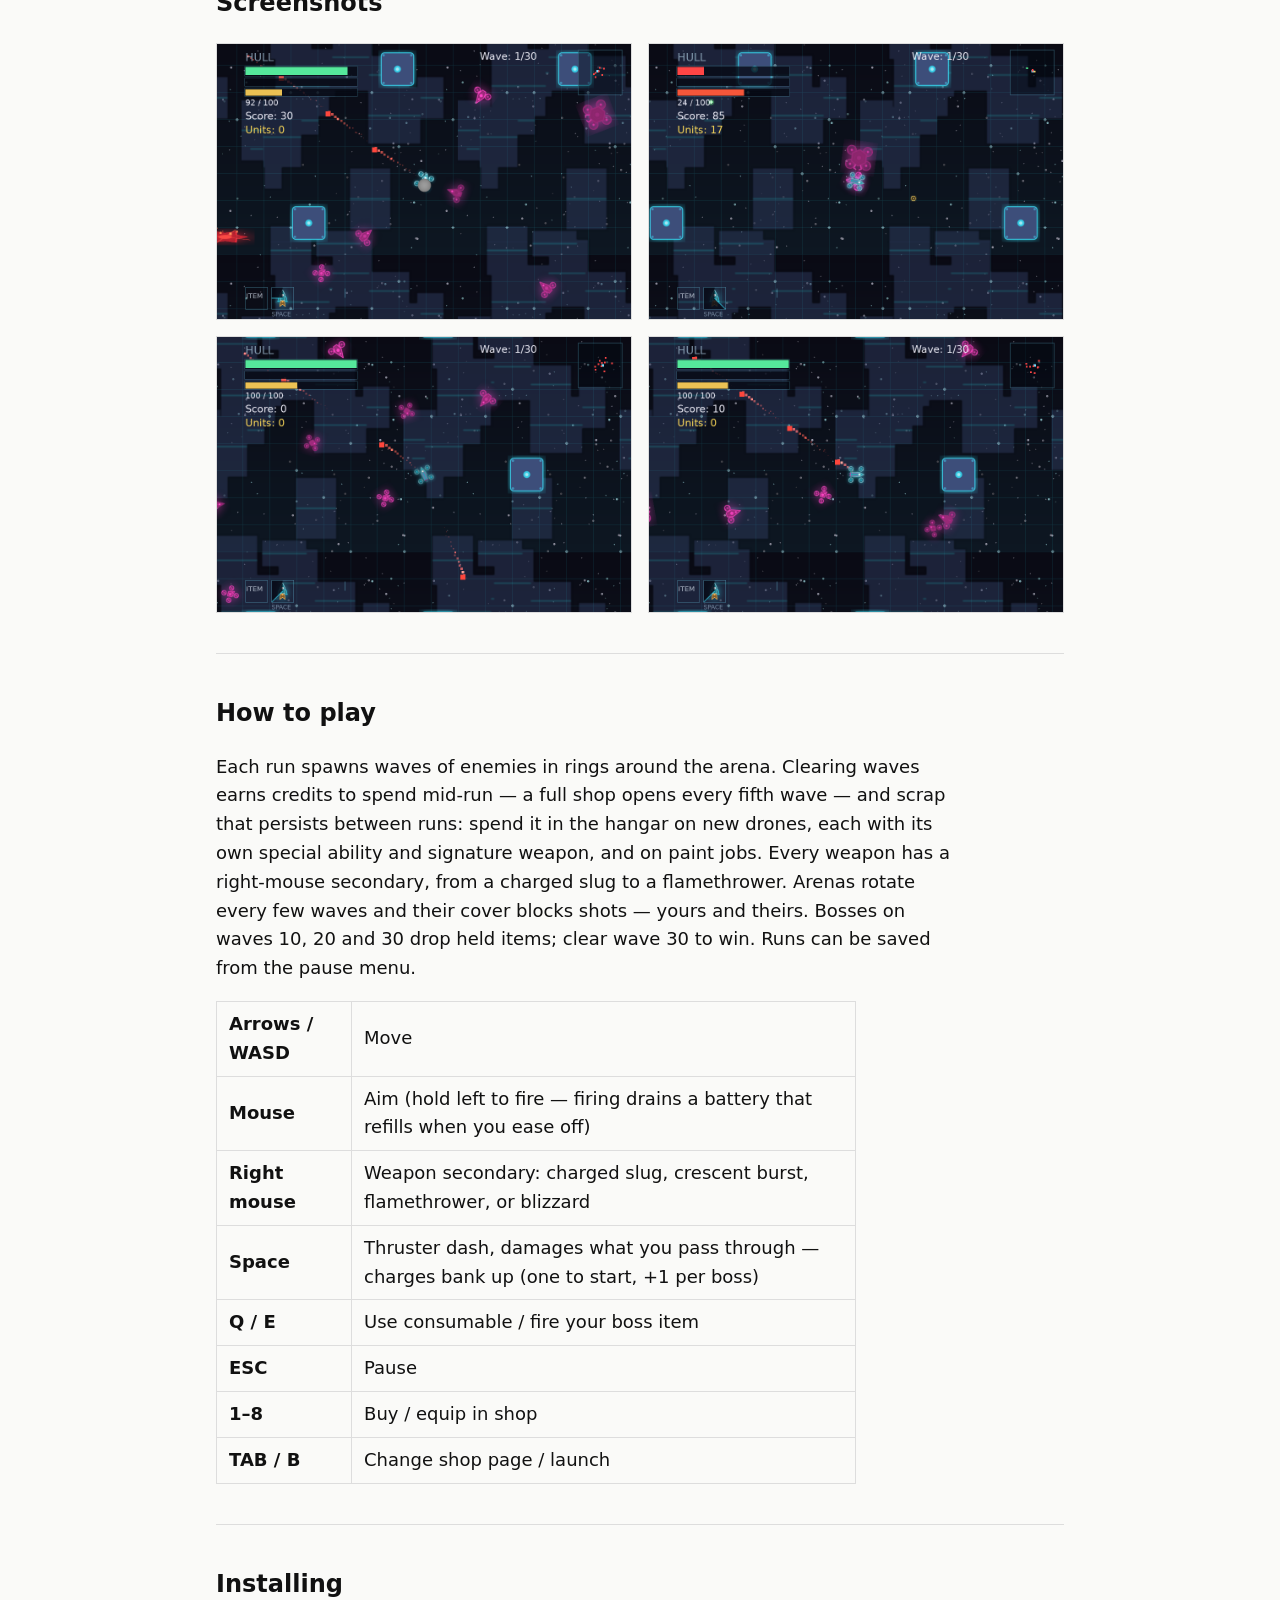
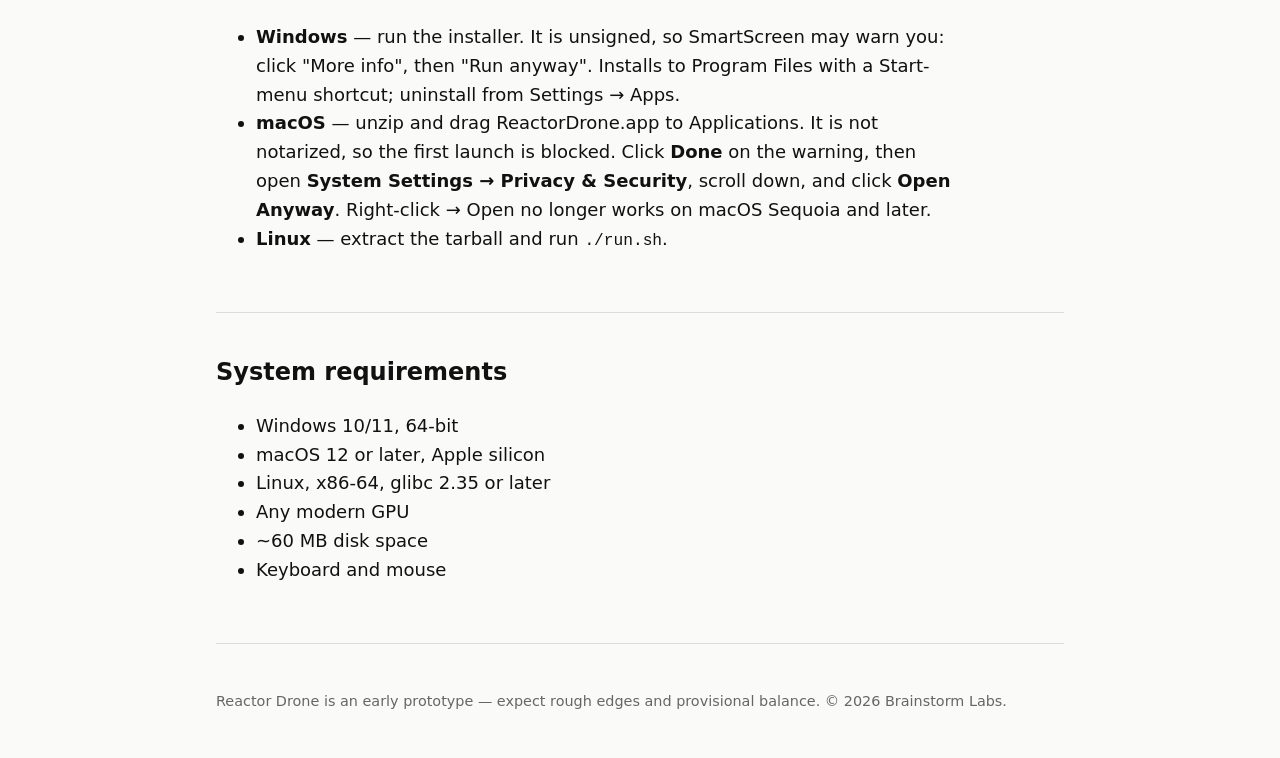
==== commit 185efd97: "content: update site copy — how-to-play matches game v2.3 (secondaries, scrap, hangar, dash charges," ====
--- a/site/reactor-drone/index.html
+++ b/site/reactor-drone/index.html
@@ -134,18 +134,23 @@
     <h2>How to play</h2>
     <div class="prose">
       <!--edit:rd-how-to-play-->
-<p>Each run spawns waves of enemies in rings around the arena. Between waves an
-upgrade panel opens, with a full shop appearing every fifth wave, covering eight
-upgrade lines: hull, shields, thrusters, fire rate, damage, extra shots,
-projectile range, and ricochet. Score accumulates across runs and unlocks new
-ships. Runs can be saved from the pause menu.</p>
+<p>Each run spawns waves of enemies in rings around the arena. Clearing waves
+earns credits to spend mid-run &mdash; a full shop opens every fifth wave &mdash; and
+scrap that persists between runs: spend it in the hangar on new drones, each
+with its own special ability and signature weapon, and on paint jobs. Every
+weapon has a right-mouse secondary, from a charged slug to a flamethrower.
+Arenas rotate every few waves and their cover blocks shots &mdash; yours and
+theirs. Bosses on waves 10, 20 and 30 drop held items; clear wave 30 to win.
+Runs can be saved from the pause menu.</p>
 <!--/edit:rd-how-to-play-->
     </div>
     <table class="controls">
       <tbody>
         <tr><th scope="row">Arrows / WASD</th><td>Move</td></tr>
-        <tr><th scope="row">Mouse</th><td>Aim (hold to fire)</td></tr>
-        <tr><th scope="row">Space</th><td>Thruster dash, damages what you pass through, 10s cooldown</td></tr>
+        <tr><th scope="row">Mouse</th><td>Aim (hold left to fire &mdash; firing drains a battery that refills when you ease off)</td></tr>
+        <tr><th scope="row">Right mouse</th><td>Weapon secondary: charged slug, crescent burst, flamethrower, or blizzard</td></tr>
+        <tr><th scope="row">Space</th><td>Thruster dash, damages what you pass through &mdash; charges bank up (one to start, +1 per boss)</td></tr>
+        <tr><th scope="row">Q / E</th><td>Use consumable / fire your boss item</td></tr>
         <tr><th scope="row">ESC</th><td>Pause</td></tr>
         <tr><th scope="row">1&ndash;8</th><td>Buy / equip in shop</td></tr>
         <tr><th scope="row">TAB / B</th><td>Change shop page / launch</td></tr>
@@ -192,5 +197,6 @@
   </footer>
 </div>
 
+<!--build:14f89c9e3b15-->
 </body>
 </html>
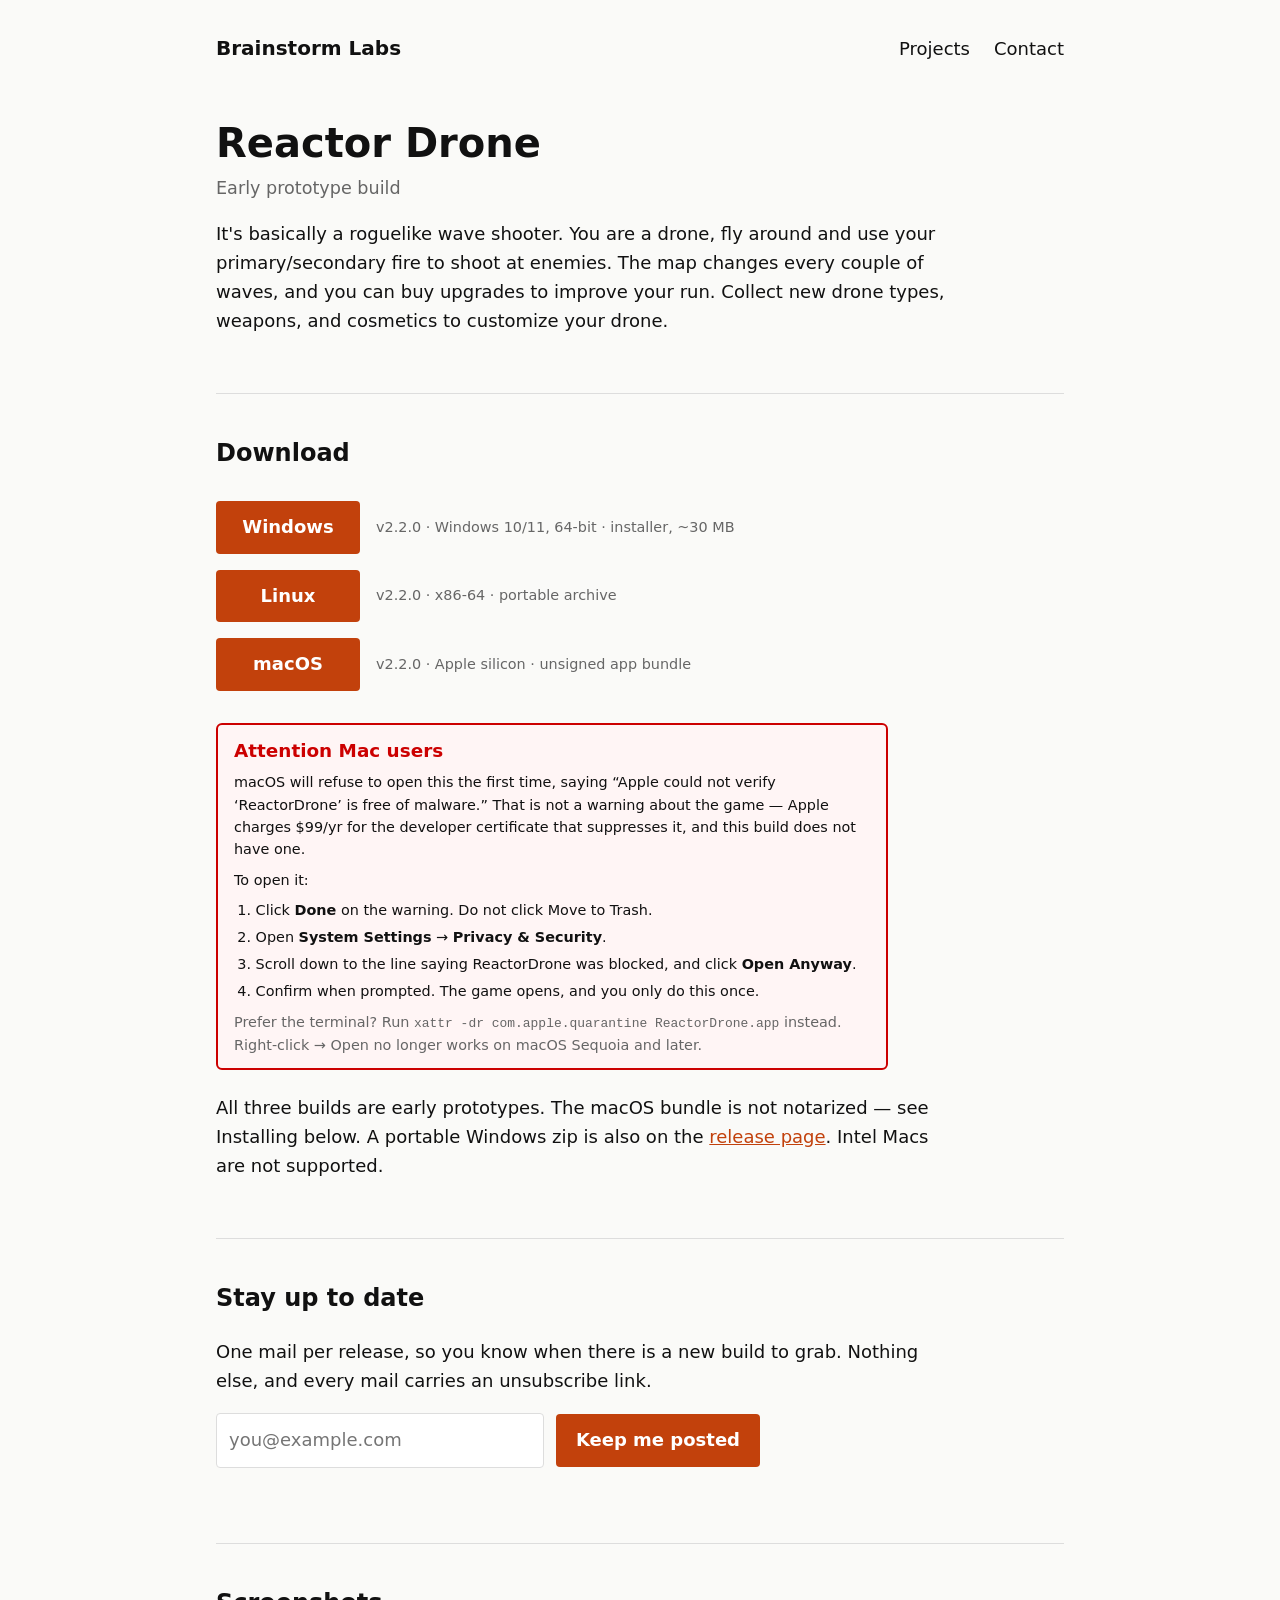
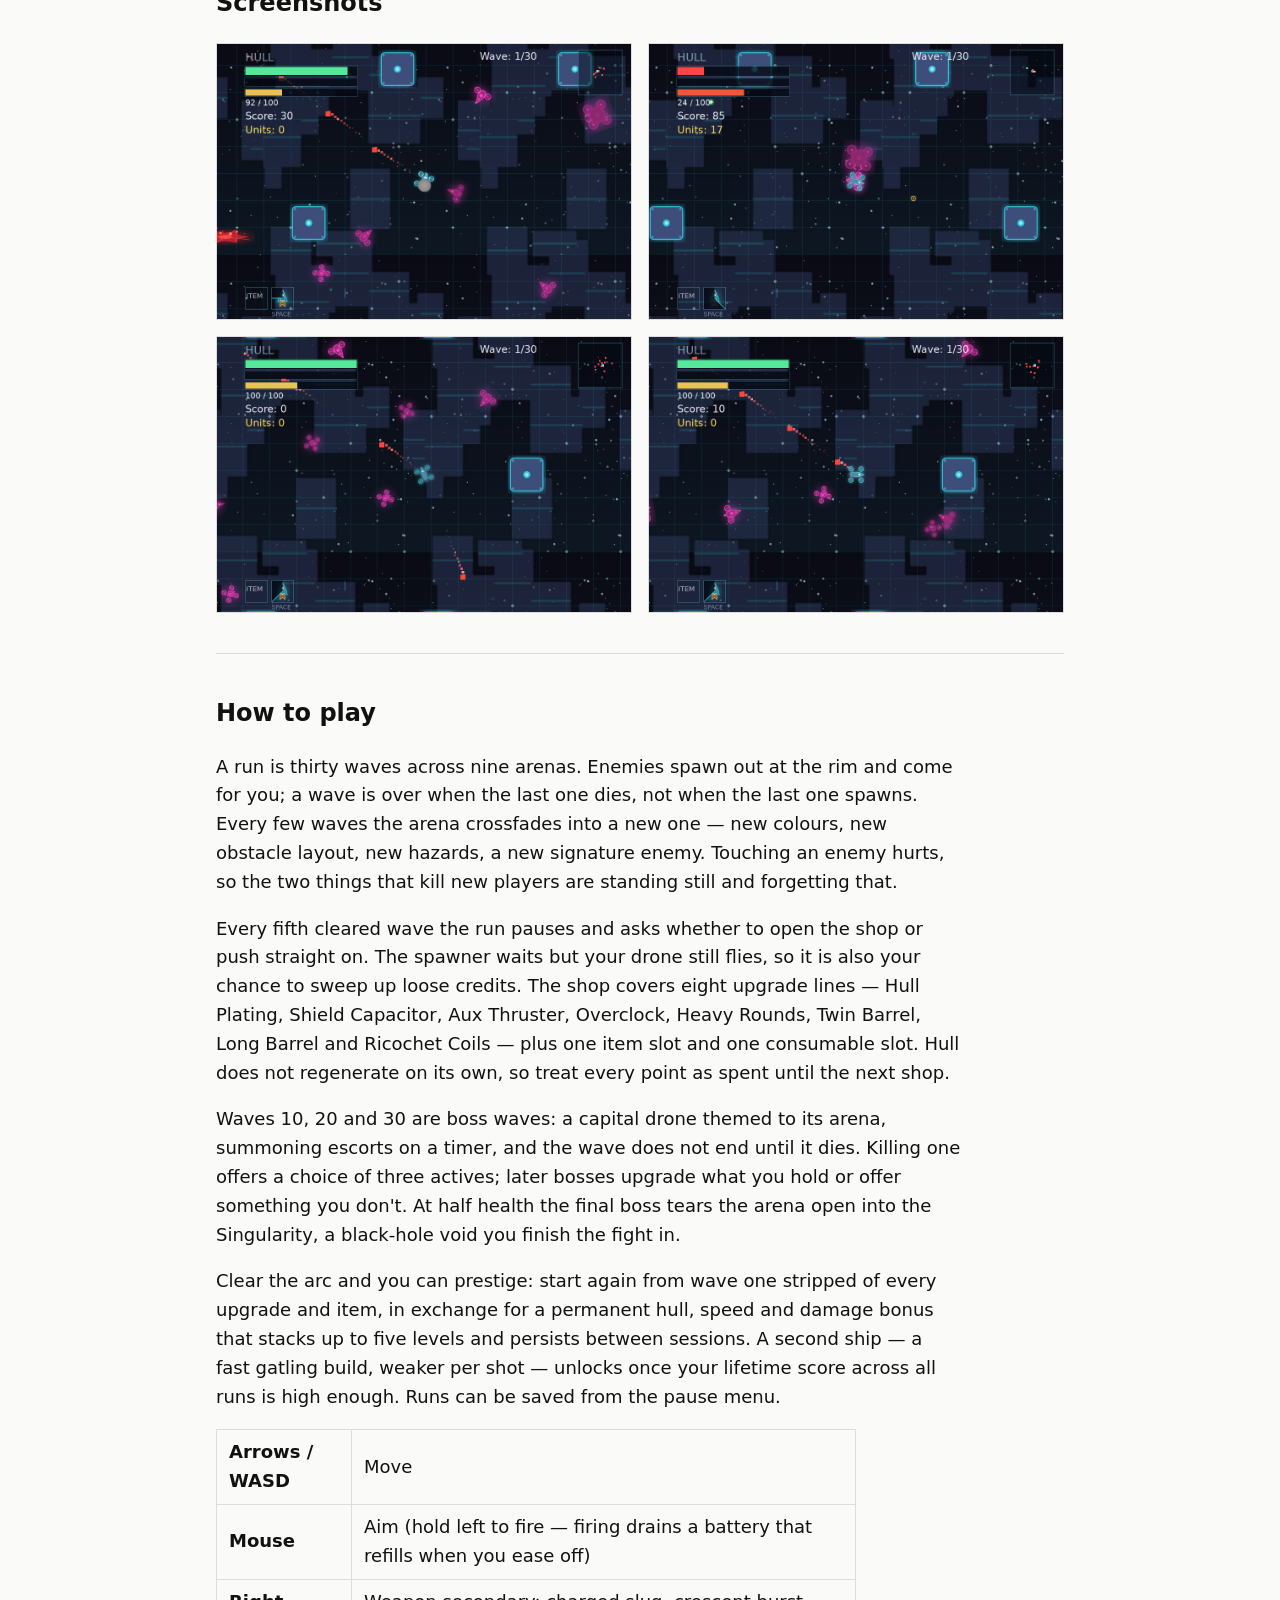
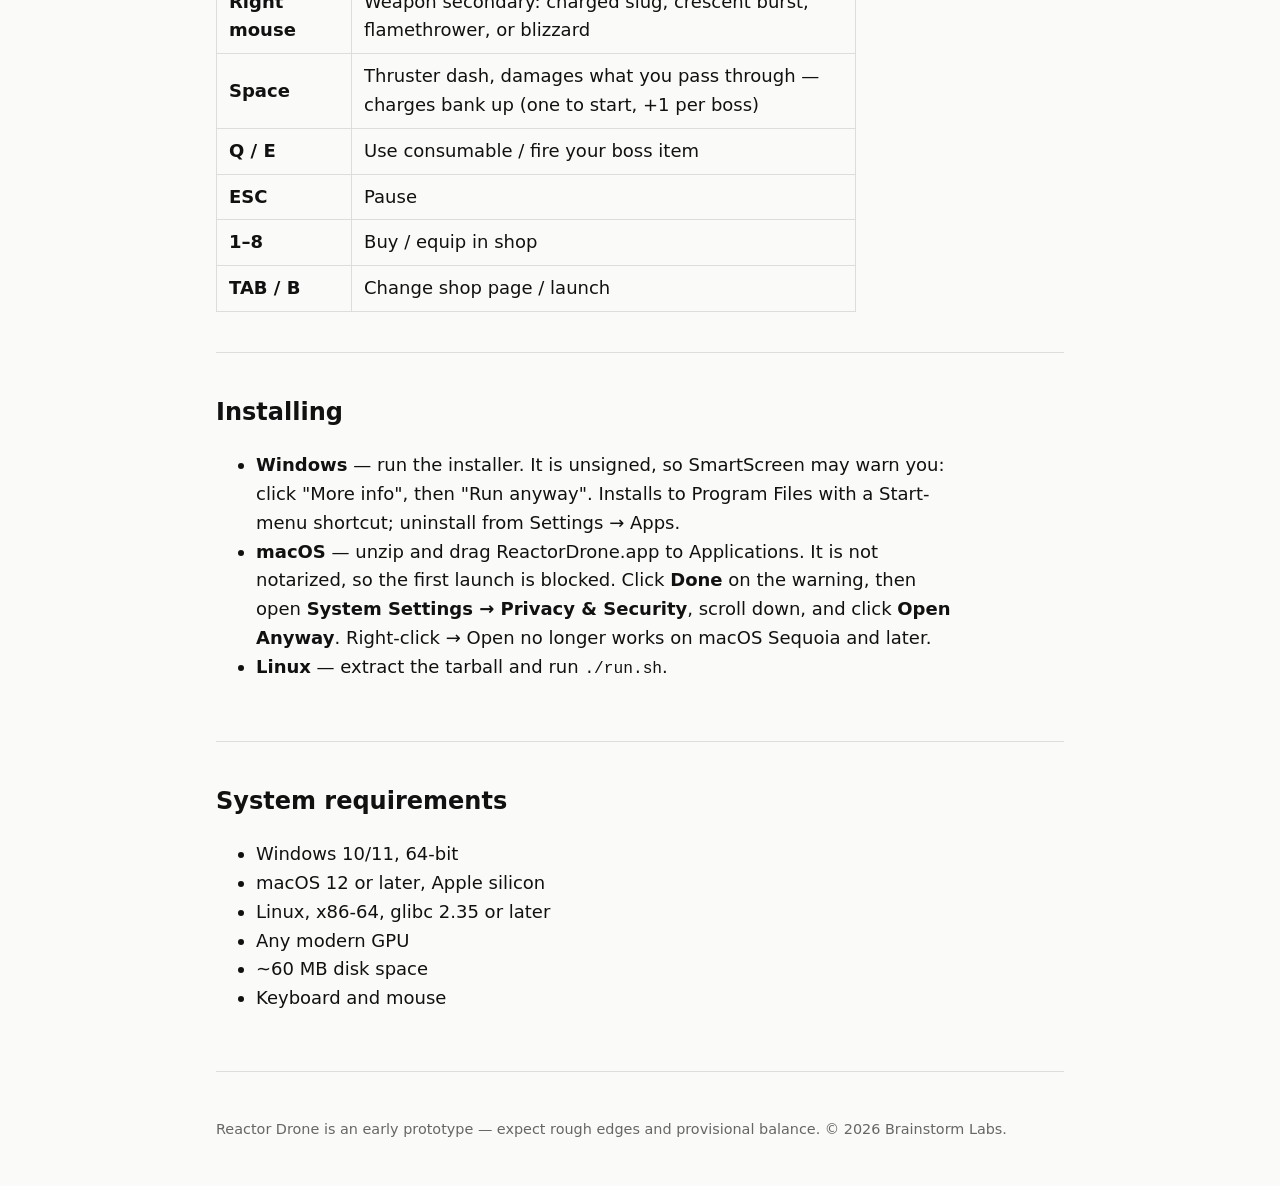
==== commit 308b1d16: "content: update site copy" ====
--- a/site/reactor-drone/index.html
+++ b/site/reactor-drone/index.html
@@ -134,14 +134,28 @@
     <h2>How to play</h2>
     <div class="prose">
       <!--edit:rd-how-to-play-->
-<p>Each run spawns waves of enemies in rings around the arena. Clearing waves
-earns credits to spend mid-run &mdash; a full shop opens every fifth wave &mdash; and
-scrap that persists between runs: spend it in the hangar on new drones, each
-with its own special ability and signature weapon, and on paint jobs. Every
-weapon has a right-mouse secondary, from a charged slug to a flamethrower.
-Arenas rotate every few waves and their cover blocks shots &mdash; yours and
-theirs. Bosses on waves 10, 20 and 30 drop held items; clear wave 30 to win.
-Runs can be saved from the pause menu.</p>
+<p>A run is thirty waves across nine arenas. Enemies spawn out at the rim and come
+for you; a wave is over when the last one dies, not when the last one spawns.
+Every few waves the arena crossfades into a new one — new colours, new obstacle
+layout, new hazards, a new signature enemy. Touching an enemy hurts, so the two
+things that kill new players are standing still and forgetting that.</p>
+<p>Every fifth cleared wave the run pauses and asks whether to open the shop or
+push straight on. The spawner waits but your drone still flies, so it is also
+your chance to sweep up loose credits. The shop covers eight upgrade lines —
+Hull Plating, Shield Capacitor, Aux Thruster, Overclock, Heavy Rounds, Twin
+Barrel, Long Barrel and Ricochet Coils — plus one item slot and one consumable
+slot. Hull does not regenerate on its own, so treat every point as spent until
+the next shop.</p>
+<p>Waves 10, 20 and 30 are boss waves: a capital drone themed to its arena,
+summoning escorts on a timer, and the wave does not end until it dies. Killing
+one offers a choice of three actives; later bosses upgrade what you hold or
+offer something you don&#39;t. At half health the final boss tears the arena open
+into the Singularity, a black-hole void you finish the fight in.</p>
+<p>Clear the arc and you can prestige: start again from wave one stripped of every
+upgrade and item, in exchange for a permanent hull, speed and damage bonus that
+stacks up to five levels and persists between sessions. A second ship — a fast
+gatling build, weaker per shot — unlocks once your lifetime score across all
+runs is high enough. Runs can be saved from the pause menu.</p>
 <!--/edit:rd-how-to-play-->
     </div>
     <table class="controls">
@@ -197,6 +211,6 @@
   </footer>
 </div>
 
-<!--build:14f89c9e3b15-->
+<!--build:eb4d9c955256-->
 </body>
 </html>
